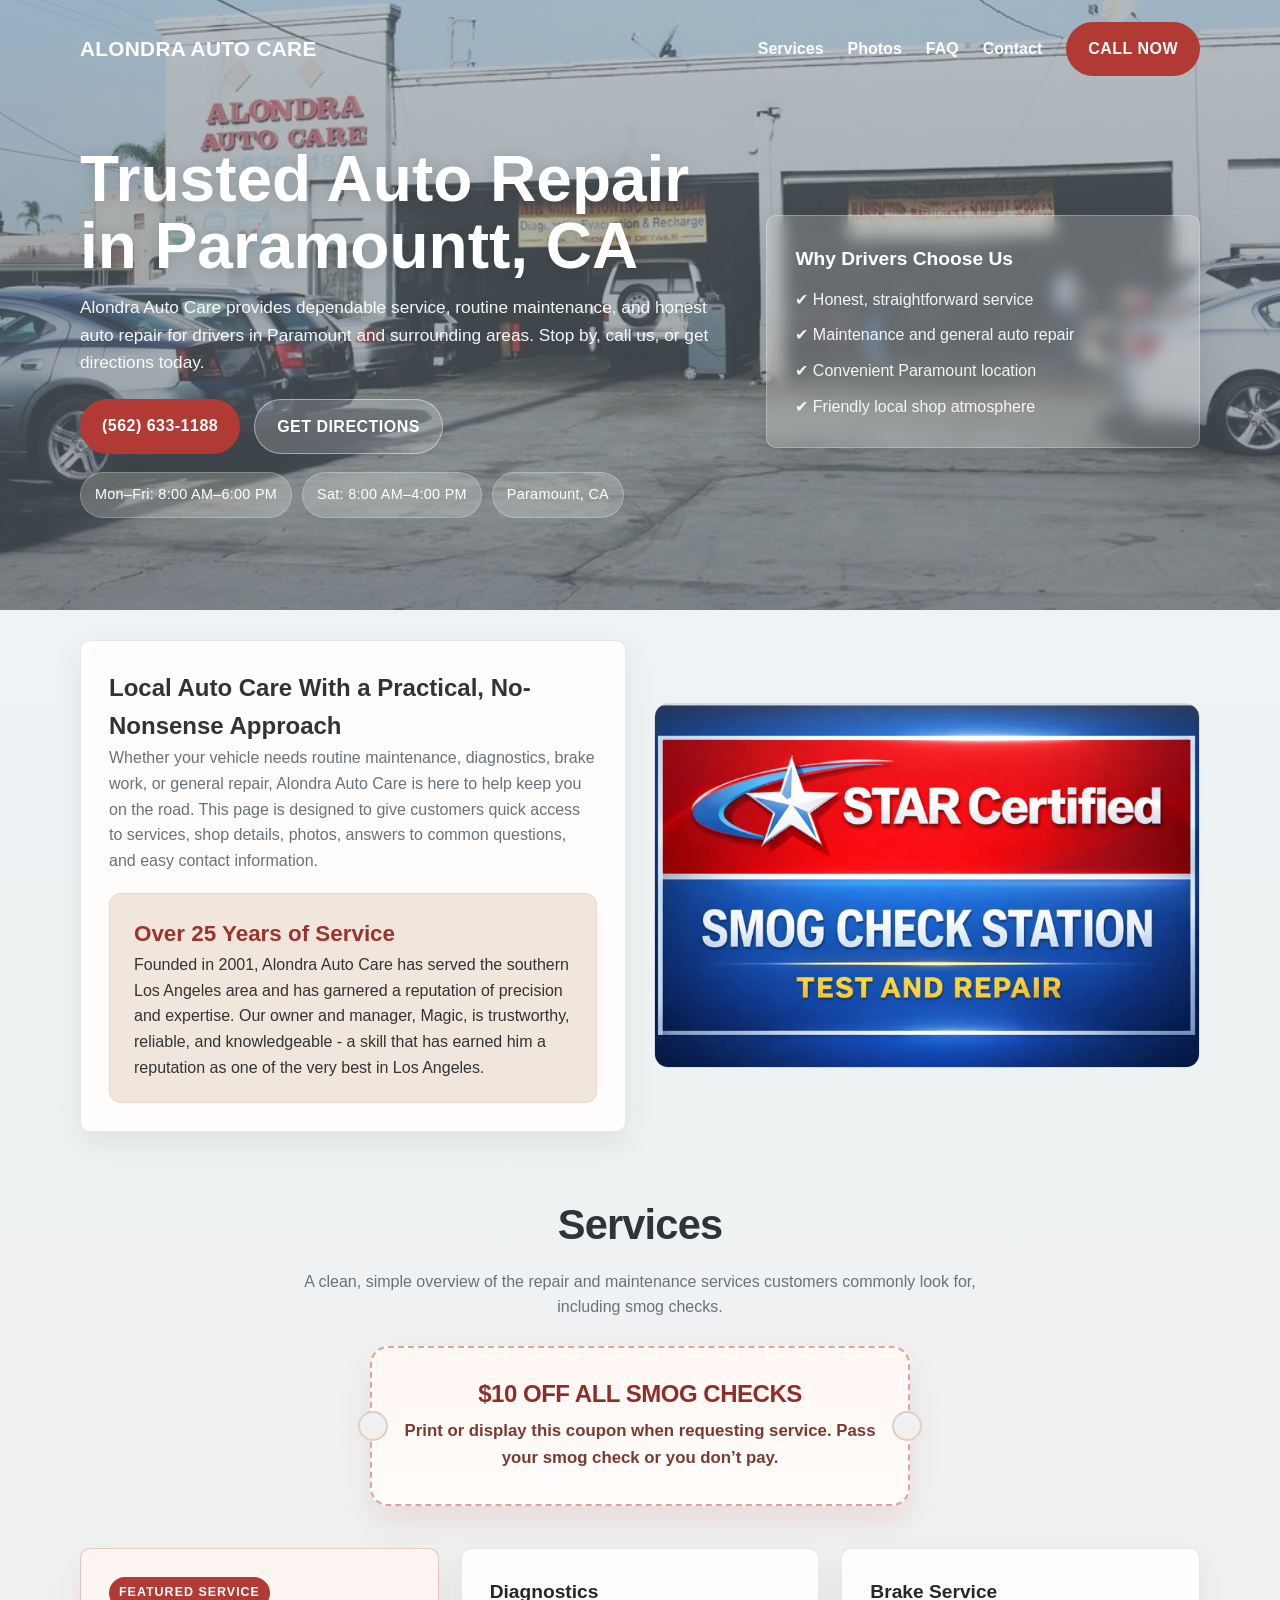
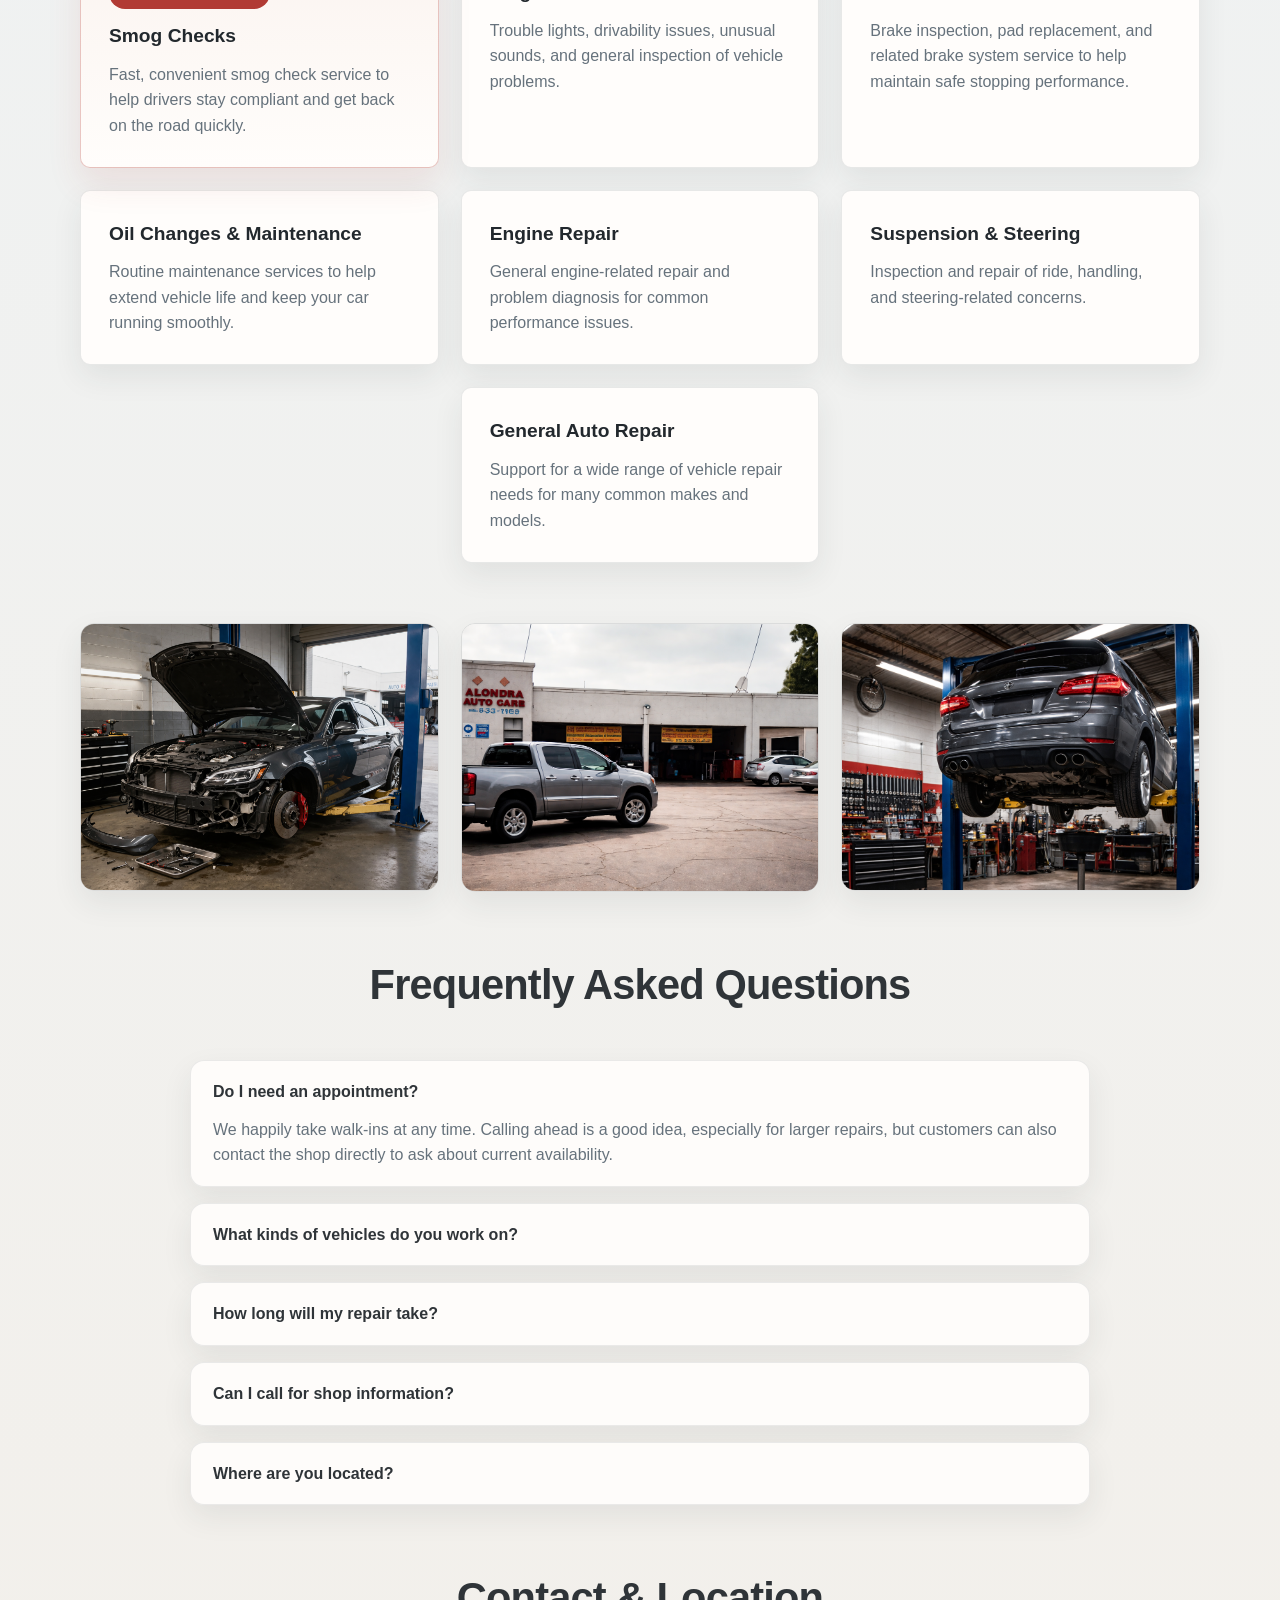
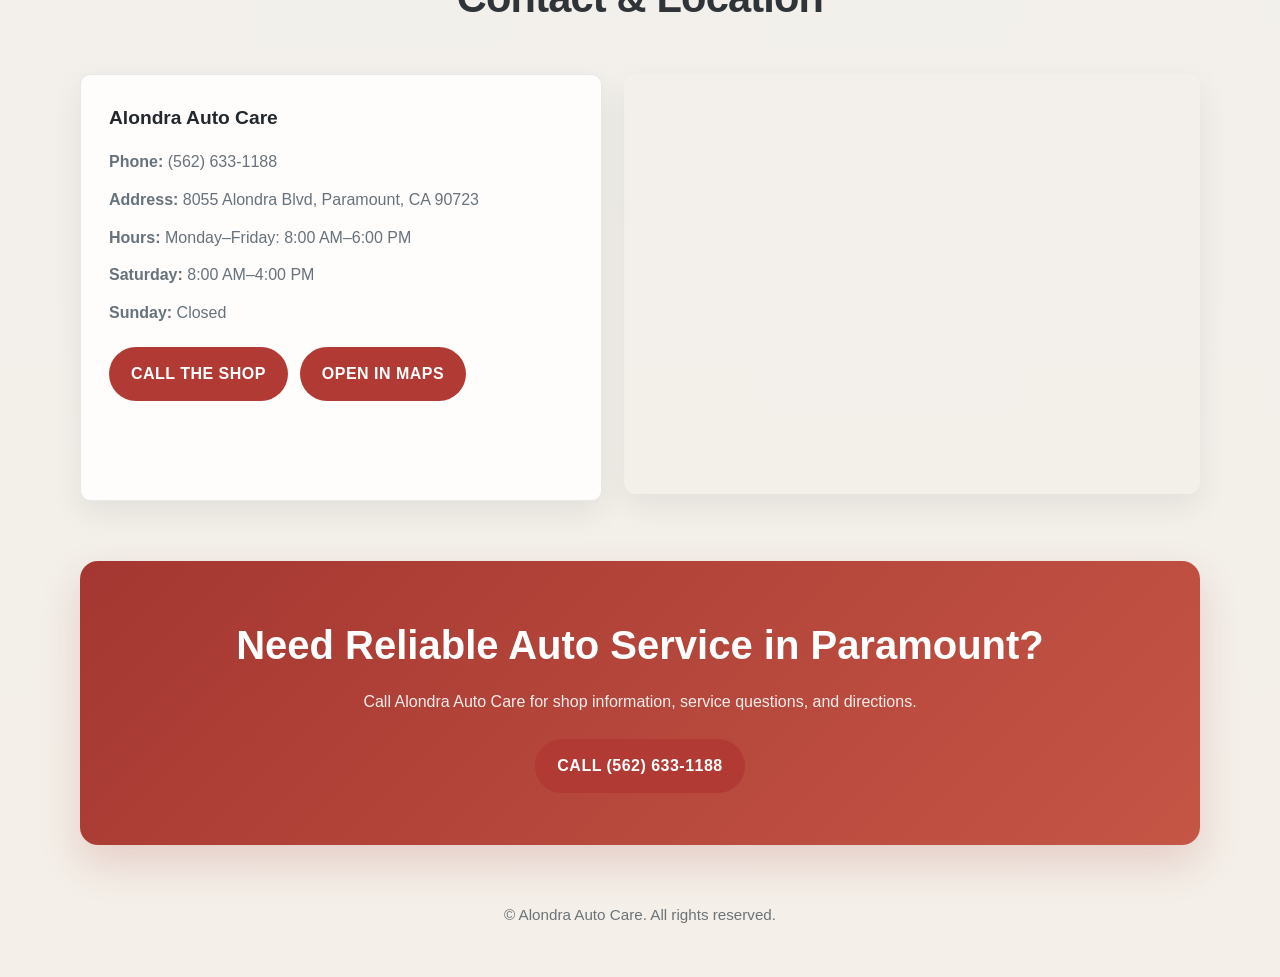
==== index.html @ 450d7d30 "minor change" ====
<!DOCTYPE html>
<html lang="en">
<head>
  <meta charset="UTF-8" />
  <meta name="viewport" content="width=device-width, initial-scale=1.0" />
  <title>Alondra Auto Care | Paramount Auto Repair</title>
  <meta
    name="description"
    content="Alondra Auto Care in Paramount, CA offers auto repair, diagnostics, brakes, oil changes, and general maintenance. Call or visit for reliable service."
  />
  <meta name="robots" content="index, follow" />
  <style>
    :root {
      --bg: #dfe8ee;
      --bg-soft: #eef3f6;
      --card: #fffdfb;
      --text: #2f3438;
      --muted: #66727c;
      --accent: #b13a34;
      --accent-dark: #8f2e29;
      --light: #f7f3ee;
      --border: #d6d9dc;
      --max: 1120px;
      --shadow: 0 12px 30px rgba(39, 47, 54, 0.08);
      --radius: 10px;
    }

    * {
      box-sizing: border-box;
      margin: 0;
      padding: 0;
    }

    html {
      scroll-behavior: smooth;
    }

    body {
      font-family: Arial, Helvetica, sans-serif;
      color: var(--text);
      background: linear-gradient(180deg, #edf3f7 0%, #f4efe8 100%);
      line-height: 1.6;
    }

    a {
      color: inherit;
      text-decoration: none;
    }

    img {
      max-width: 100%;
      display: block;
      border-radius: 14px;
    }

    .container {
      width: min(92%, var(--max));
      margin: 0 auto;
    }

    .btn {
      display: inline-block;
      background: var(--accent);
      color: white;
      padding: 14px 22px;
      border-radius: 999px;
      font-weight: 700;
      transition: 0.2s ease;
      letter-spacing: 0.03em;
      text-transform: uppercase;
    }

    .btn:hover {
      background: var(--accent-dark);
      transform: translateY(-1px);
      box-shadow: 0 10px 20px rgba(177, 58, 52, 0.18);
    }

    .btn-outline {
      background: rgba(255, 255, 255, 0.18);
      color: white;
      border: 1px solid rgba(255, 255, 255, 0.45);
    }

    .btn-outline:hover {
      background: rgba(255, 255, 255, 0.28);
    }

    header {
      background:
        linear-gradient(rgba(120, 138, 152, 0.48), rgba(83, 95, 104, 0.58)),
        url("background-photo.jpg") center/cover no-repeat;
      color: white;
    }

    nav {
      display: flex;
      justify-content: space-between;
      align-items: center;
      padding: 22px 0;
    }

    .logo {
      font-size: 1.3rem;
      font-weight: 800;
      letter-spacing: 0.3px;
      text-transform: uppercase;
    }

    .nav-links {
      display: flex;
      gap: 24px;
      align-items: center;
      flex-wrap: wrap;
    }

    .nav-links a {
      color: rgba(255, 255, 255, 0.96);
      font-weight: 600;
    }

    .hero {
      padding: 48px 0 92px;
      display: grid;
      grid-template-columns: 1.2fr 0.8fr;
      gap: 36px;
      align-items: center;
    }

    .hero h1 {
      font-size: clamp(2.2rem, 5vw, 4rem);
      line-height: 1.05;
      margin-bottom: 14px;
      text-shadow: 0 2px 16px rgba(0, 0, 0, 0.16);
    }

    .hero p {
      font-size: 1.08rem;
      color: rgba(255, 255, 255, 0.94);
      max-width: 700px;
      margin-bottom: 22px;
    }

    .hero-actions {
      display: flex;
      gap: 14px;
      flex-wrap: wrap;
      margin-bottom: 18px;
    }

    .hero-badges {
      display: flex;
      flex-wrap: wrap;
      gap: 10px;
    }

    .badge {
      background: rgba(250, 244, 236, 0.22);
      color: white;
      border: 1px solid rgba(255, 255, 255, 0.22);
      padding: 10px 14px;
      border-radius: 999px;
      font-size: 0.9rem;
      letter-spacing: 0.02em;
    }

    .hero-card {
      background: rgba(252, 248, 243, 0.2);
      backdrop-filter: blur(8px);
      border: 1px solid rgba(255, 255, 255, 0.26);
      border-radius: var(--radius);
      padding: 28px;
      box-shadow: 0 16px 38px rgba(34, 42, 48, 0.14);
    }

    .hero-card h3 {
      margin-bottom: 12px;
      font-size: 1.2rem;
    }

    .hero-card ul {
      list-style: none;
      display: grid;
      gap: 10px;
      color: rgba(255, 255, 255, 0.92);
    }

    section {
      padding: 30px 0;
    }

    .section-title {
      text-align: center;
      margin-bottom: 42px;
    }

    .section-title h2 {
      font-size: clamp(1.8rem, 4vw, 2.6rem);
      margin-bottom: 10px;
      letter-spacing: -0.02em;
    }

    .section-title p {
      color: var(--muted);
      max-width: 700px;
      margin: 0 auto;
    }

    .services-promo {
      margin: 26px auto 0;
      max-width: 540px;
      background: linear-gradient(180deg, #fff7f2 0%, #fffdfb 100%);
      border: 2px dashed rgba(177, 58, 52, 0.45);
      border-radius: 18px;
      padding: 32px 28px;
      text-align: center;
      color: #8f2e29;
      box-shadow: 0 16px 32px rgba(177, 58, 52, 0.12);
      font-weight: 700;
      position: relative;
    }

    .services-promo::before,
    .services-promo::after {
      content: "";
      position: absolute;
      top: 50%;
      width: 26px;
      height: 26px;
      background: linear-gradient(180deg, #edf3f7 0%, #f4efe8 100%);
      border: 2px solid rgba(177, 58, 52, 0.2);
      border-radius: 50%;
      transform: translateY(-50%);
    }

    .services-promo::before {
      left: -14px;
    }

    .services-promo::after {
      right: -14px;
    }

    .services-promo strong {
      display: block;
      font-size: 1.5rem;
      line-height: 1.2;
      letter-spacing: -0.02em;
      margin-bottom: 8px;
      text-transform: uppercase;
    }

    .services-promo span {
      display: block;
      font-size: 1.05rem;
      line-height: 1.65;
      color: #7a3a33;
      font-weight: 600;
    }

    .services-grid,
    .photos-grid,
    .contact-grid,
    .reviews-grid {
      display: grid;
      gap: 22px;
    }

    .services-grid {
      grid-template-columns: repeat(3, 1fr);
      justify-content: center;
    }

    .services-grid .card:last-child:nth-child(7) {
      grid-column: 2;
    }

    .card {
      background: var(--card);
      border-radius: var(--radius);
      padding: 28px;
      box-shadow: var(--shadow);
      border: 1px solid rgba(124, 132, 138, 0.18);
    }

    .card h3 {
      margin-bottom: 10px;
      font-size: 1.2rem;
      color: #22282d;
    }

    .card p {
      color: var(--muted);
    }

    .yelp-rating-card {
      text-align: center;
      display: flex;
      flex-direction: column;
      justify-content: center;
      align-items: center;
      height: 100%;
    }

    .yelp-rating-card p,
    .yelp-rating-card a {
      text-align: center;
      width: 100%;
    }

    .stars {
      font-size: 2rem;
      letter-spacing: 0.15em;
      color: #d32323;
      margin-bottom: 10px;
    }

    .google-stars {
      margin-top: 20px;
    }

    .service-highlight {
      border: 1px solid rgba(177, 58, 52, 0.28);
      background: linear-gradient(180deg, #fbf4f0 0%, #fffdfb 100%);
      position: relative;
      box-shadow: 0 16px 34px rgba(177, 58, 52, 0.1);
    }

    .service-badge {
      display: inline-block;
      margin-bottom: 12px;
      padding: 6px 10px;
      border-radius: 999px;
      background: #b13a34;
      color: #ffffff;
      font-size: 0.78rem;
      font-weight: 700;
      letter-spacing: 0.08em;
      text-transform: uppercase;
    }

    .about {
      display: grid;
      grid-template-columns: 1fr 1fr;
      gap: 28px;
      align-items: center;
    }

    .about .card {
      height: 100%;
    }

    .stats {
      display: grid;
      grid-template-columns: 1fr;
      gap: 16px;
      margin-top: 20px;
    }

    .stat {
      background: #f1e6db;
      border: 1px solid rgba(177, 58, 52, 0.08);
      border-radius: 12px;
      padding: 16px;
      text-align: center;
    }

    .stat strong {
      display: block;
      font-size: 1.4rem;
      color: #9a342e;
    }

    .stat-wide {
      text-align: left;
      padding: 22px 24px;
    }

    .photos-grid {
      grid-template-columns: repeat(3, 1fr);
    }

    .photos-grid img {
      aspect-ratio: 4 / 3;
      object-fit: cover;
      box-shadow: var(--shadow);
    }

    .about img,
    .photos-grid img {
      border: 1px solid rgba(104, 113, 120, 0.16);
    }

    .faq-list {
      max-width: 900px;
      margin: 0 auto;
      display: grid;
      gap: 16px;
    }

    details {
      background: rgba(255, 253, 251, 0.92);
      border-radius: 14px;
      padding: 18px 22px;
      box-shadow: var(--shadow);
      border: 1px solid rgba(124, 132, 138, 0.16);
    }

    summary {
      font-weight: 700;
      cursor: pointer;
      list-style: none;
    }

    summary::-webkit-details-marker {
      display: none;
    }

    details p {
      color: var(--muted);
      margin-top: 12px;
    }

    .contact-grid {
      grid-template-columns: 0.95fr 1.05fr;
      align-items: stretch;
    }

    .reviews-grid {
      grid-template-columns: 1fr 1fr;
      align-items: stretch;
    }

    .reviews-image img {
      width: 100%;
      height: 100%;
      min-height: 280px;
      object-fit: cover;
      box-shadow: var(--shadow);
      border: 1px solid rgba(104, 113, 120, 0.16);
    }

    .contact-card p,
    .contact-card li {
      color: var(--muted);
    }

    .contact-list {
      list-style: none;
      display: grid;
      gap: 12px;
      margin-top: 16px;
    }

    .map-wrap iframe {
      width: 100%;
      min-height: 420px;
      border: 0;
      border-radius: 12px;
      box-shadow: var(--shadow);
    }

    .cta {
      background: linear-gradient(135deg, #a43731, #c55545);
      color: white;
      text-align: center;
      border-radius: 18px;
      padding: 52px 28px;
      box-shadow: 0 18px 40px rgba(164, 55, 49, 0.18);
    }

    .cta h2 {
      font-size: clamp(1.8rem, 4vw, 2.5rem);
      margin-bottom: 12px;
    }

    .cta p {
      max-width: 720px;
      margin: 0 auto 24px;
      color: rgba(255, 255, 255, 0.9);
    }

    footer {
      padding: 28px 0 50px;
      text-align: center;
      color: #6c7378;
      font-size: 0.95rem;
    }

    @media (max-width: 900px) {
      .hero,
      .about,
      .contact-grid,
      .services-grid,
      .photos-grid,
      .reviews-grid {
        grid-template-columns: 1fr;
      }

      .services-grid {
        gap: 16px;
      }

      .services-grid .card,
      .services-grid .card:last-child:nth-child(7) {
        grid-column: auto;
      }

      .services-grid .card {
        min-height: 0;
        padding: 24px 20px;
      }

      .services-grid .card h3 {
        margin-bottom: 8px;
      }

      .services-grid .card p {
        line-height: 1.55;
      }

      .stats {
        grid-template-columns: 1fr;
      }

      nav {
        flex-direction: column;
        gap: 14px;
      }

      .nav-links {
        justify-content: center;
      }

      .hero {
        padding-top: 42px;
      }
    }
  </style>
</head>
<body>
  <header>
    <div class="container">
      <nav>
        <div class="logo">Alondra Auto Care</div>
        <div class="nav-links">
          <a href="#services">Services</a>
          <a href="#photos">Photos</a>
          <a href="#faq">FAQ</a>
          <a href="#contact">Contact</a>
          <a class="btn" href="tel:+15626331188">Call Now</a>
        </div>
      </nav>

      <div class="hero">
        <div>
          <h1>Trusted Auto Repair in Paramountt, CA</h1>
          <p>
            Alondra Auto Care provides dependable service, routine maintenance,
            and honest auto repair for drivers in Paramount and surrounding
            areas. Stop by, call us, or get directions today.
          </p>

          <div class="hero-actions">
            <a class="btn" href="tel:+15626331188">(562) 633-1188</a>
            <a
              class="btn btn-outline"
              href="https://www.google.com/maps/search/?api=1&query=8055+Alondra+Blvd,+Paramount,+CA+90723"
              target="_blank"
              rel="noopener"
            >
              Get Directions
            </a>
          </div>

          <div class="hero-badges">
            <div class="badge">Mon–Fri: 8:00 AM–6:00 PM</div>
            <div class="badge">Sat: 8:00 AM–4:00 PM</div>
            <div class="badge">Paramount, CA</div>
          </div>
        </div>

        <div class="hero-card">
          <h3>Why Drivers Choose Us</h3>
          <ul>
            <li>✔ Honest, straightforward service</li>
            <li>✔ Maintenance and general auto repair</li>
            <li>✔ Convenient Paramount location</li>
            <li>✔ Friendly local shop atmosphere</li>
          </ul>
        </div>
      </div>
    </div>
  </header>

  <main>
    <section>
      <div class="container">
        <div class="about">
          <div class="card">
            <h2>Local Auto Care With a Practical, No-Nonsense Approach</h2>
            <p>
              Whether your vehicle needs routine maintenance, diagnostics, brake
              work, or general repair, Alondra Auto Care is here to help keep
              you on the road. This page is designed to give customers quick
              access to services, shop details, photos, answers to common
              questions, and easy contact information.
            </p>

            <div class="stats">
              <div class="stat stat-wide">
                <strong>Over 25 Years of Service</strong>
                Founded in 2001, Alondra Auto Care has served the southern Los Angeles area and has garnered a reputation of precision and expertise.
                Our owner and manager, Magic, is trustworthy, reliable, and knowledgeable - a skill that has earned him a reputation as one of the very best in Los Angeles.
              </div>
            </div>
          </div>

          <img
            src="smog-cert.png"
            alt="Technician working on a vehicle"
          />
        </div>
      </div>
    </section>


    <section id="services">
      <div class="container">
        <div class="section-title">
          <h2>Services</h2>
          <p>
            A clean, simple overview of the repair and maintenance services customers commonly look for, including smog checks.
          </p>
          <div class="services-promo">
            <strong>$10 OFF ALL SMOG CHECKS</strong>
            <span>Print or display this coupon when requesting service. Pass your smog check or you don’t pay.</span>
          </div>
        </div>

        <div class="services-grid">
          <div class="card service-highlight">
            <span class="service-badge">Featured Service</span>
            <h3>Smog Checks</h3>
            <p>
              Fast, convenient smog check service to help drivers stay compliant and get back on the road quickly.
            </p>
          </div>
          <div class="card">
            <h3>Diagnostics</h3>
            <p>
              Trouble lights, drivability issues, unusual sounds, and general
              inspection of vehicle problems.
            </p>
          </div>

          <div class="card">
            <h3>Brake Service</h3>
            <p>
              Brake inspection, pad replacement, and related brake system
              service to help maintain safe stopping performance.
            </p>
          </div>

          <div class="card">
            <h3>Oil Changes & Maintenance</h3>
            <p>
              Routine maintenance services to help extend vehicle life and keep
              your car running smoothly.
            </p>
          </div>

          <div class="card">
            <h3>Engine Repair</h3>
            <p>
              General engine-related repair and problem diagnosis for common
              performance issues.
            </p>
          </div>

          <div class="card">
            <h3>Suspension & Steering</h3>
            <p>
              Inspection and repair of ride, handling, and steering-related
              concerns.
            </p>
          </div>

          <div class="card">
            <h3>General Auto Repair</h3>
            <p>
              Support for a wide range of vehicle repair needs for many common
              makes and models.
            </p>
          </div>
        </div>
      </div>
    </section>

    <section id="photos">
      <div class="container">

        <div class="photos-grid">
          <img
            src="photo-1.png"
            alt="Alondra Auto Care shop photo 1"
          />
          <img
            src="photo-2.png"
            alt="Alondra Auto Care shop photo 2"
          />
          <img
            src="photo-3.png"
            alt="Alondra Auto Care shop photo 3"
          />
        </div>
      </div>
    </section>

    <section id="faq">
      <div class="container">
        <div class="section-title">
          <h2>Frequently Asked Questions</h2>
        </div>

        <div class="faq-list">
          <details open>
            <summary>Do I need an appointment?</summary>
            <p>
              We happily take walk-ins at any time. Calling ahead is a good idea, especially for larger repairs, but
              customers can also contact the shop directly to ask about current
              availability.
            </p>
          </details>

          <details>
            <summary>What kinds of vehicles do you work on?</summary>
            <p>
              We are capable of doing repairs on almost every vehicle on the market.
              Call to confirm support for your specific make, model, and issue.
            </p>
          </details>

          <details>
            <summary>How long will my repair take?</summary>
            <p>
              Timing depends on the problem, needed parts, and workload. Small
              maintenance jobs may take a few hours, while larger repairs can take
              a few days to weeks.
            </p>
          </details>

          <details>
            <summary>Can I call for shop information?</summary>
            <p>
              Yes. For service questions, hours, location details, or general
              inquiries, call <a href="tel:+15626331188">(562) 633-1188</a>.
            </p>
          </details>

          <details>
            <summary>Where are you located?</summary>
            <p>
              8055 Alondra Blvd, Paramount, CA 90723.
            </p>
          </details>
        </div>
      </div>
    </section>

    <section id="contact">
      <div class="container">
        <div class="section-title">
          <h2>Contact & Location</h2>
        </div>

        <div class="contact-grid">
          <div class="card contact-card">
            <h3>Alondra Auto Care</h3>
            <ul class="contact-list">
              <li><strong>Phone:</strong> <a href="tel:+15626331188">(562) 633-1188</a></li>
              <li><strong>Address:</strong> 8055 Alondra Blvd, Paramount, CA 90723</li>
              <li><strong>Hours:</strong> Monday–Friday: 8:00 AM–6:00 PM</li>
              <li><strong>Saturday:</strong> 8:00 AM–4:00 PM</li>
              <li><strong>Sunday:</strong> Closed</li>
            </ul>

            <div style="margin-top: 22px; display: flex; gap: 12px; flex-wrap: wrap;">
              <a class="btn" href="tel:+15626331188">Call the Shop</a>
              <a
                class="btn"
                href="https://www.google.com/maps/search/?api=1&query=8055+Alondra+Blvd,+Paramount,+CA+90723"
                target="_blank"
                rel="noopener"
              >
                Open in Maps
              </a>
            </div>
          </div>

          <div class="map-wrap">
            <iframe
              title="Google Map of Alondra Auto Care"
              loading="lazy"
              allowfullscreen
              referrerpolicy="no-referrer-when-downgrade"
              src="https://www.google.com/maps?q=8055+Alondra+Blvd,+Paramount,+CA+90723&output=embed">
            </iframe>
          </div>
        </div>
      </div>
    </section>

    <section>
      <div class="container">
        <div class="cta">
          <h2>Need Reliable Auto Service in Paramount?</h2>
          <p>
            Call Alondra Auto Care for shop information, service questions, and
            directions.
          </p>
          <a class="btn" href="tel:+15626331188">Call (562) 633-1188</a>
        </div>
      </div>
    </section>
  </main>

  <footer>
    <div class="container">
      <p>© Alondra Auto Care. All rights reserved.</p>
    </div>
  </footer>
</body>
</html>
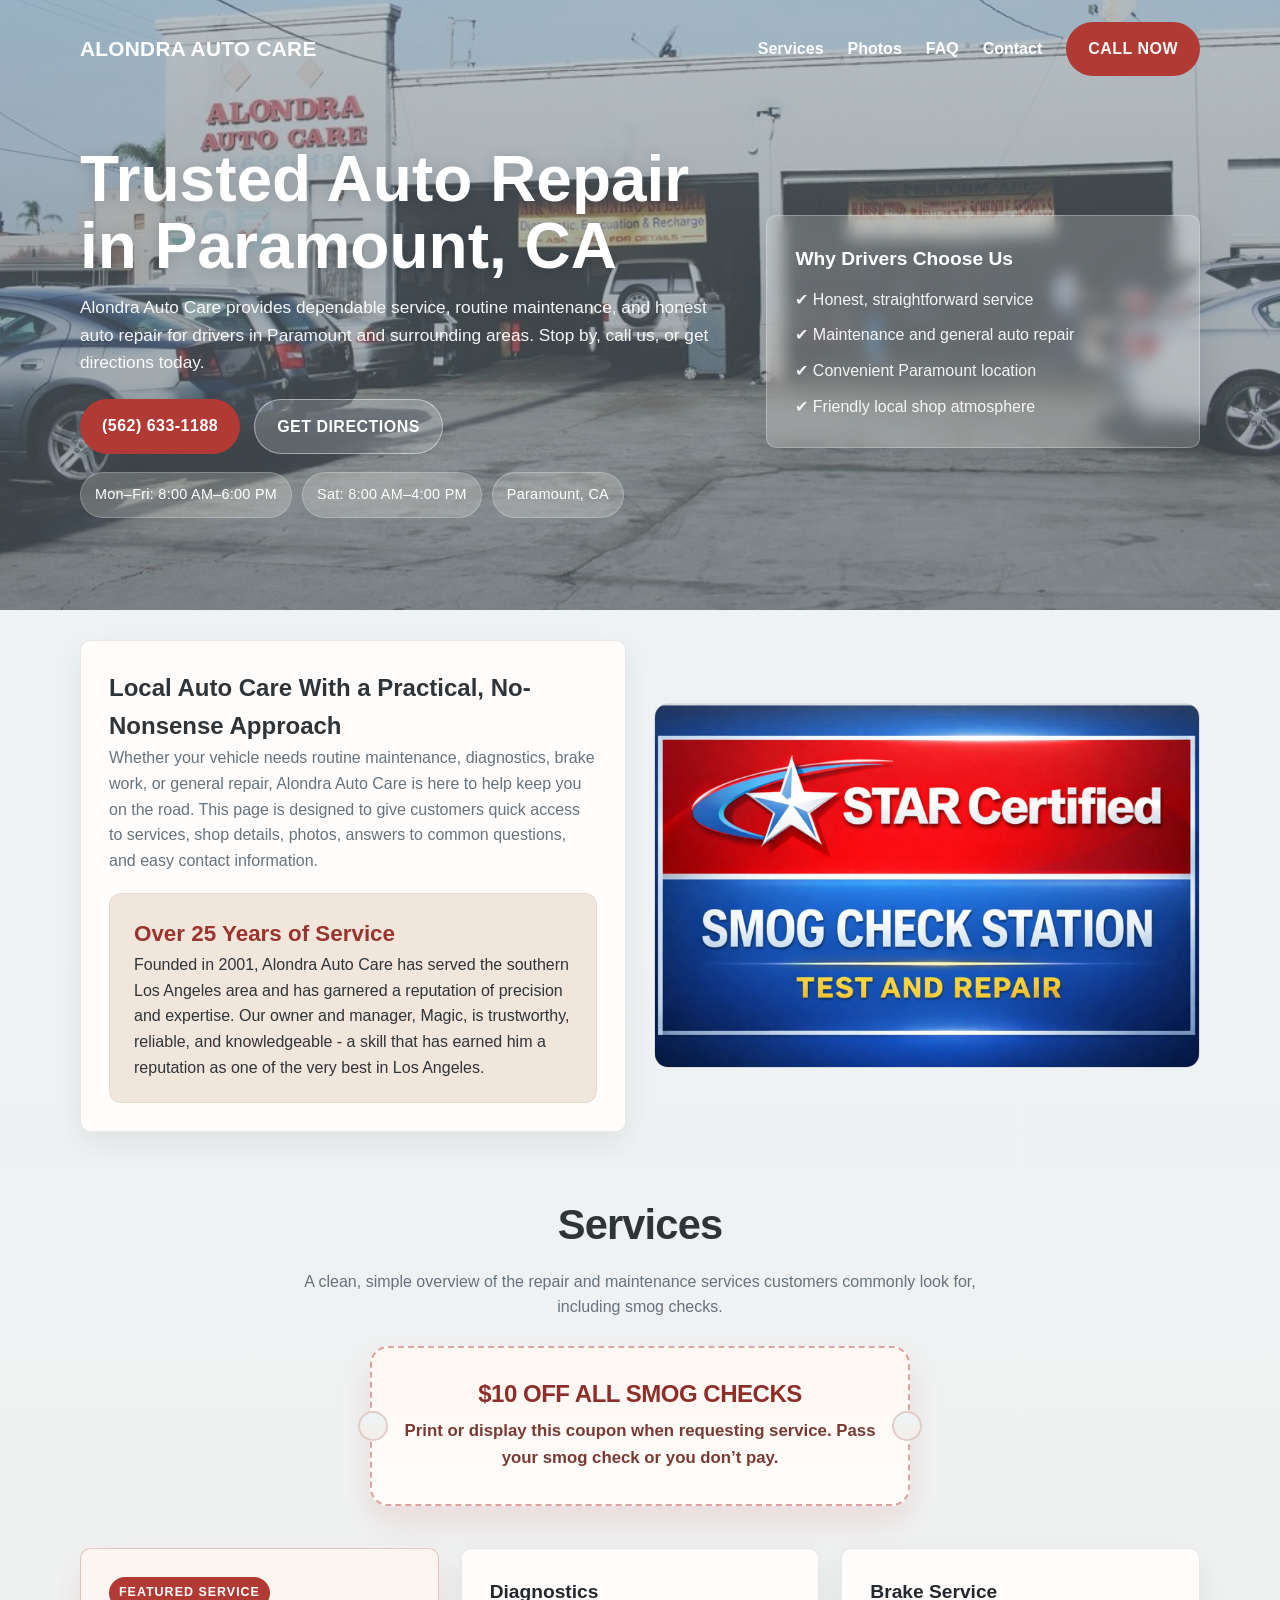
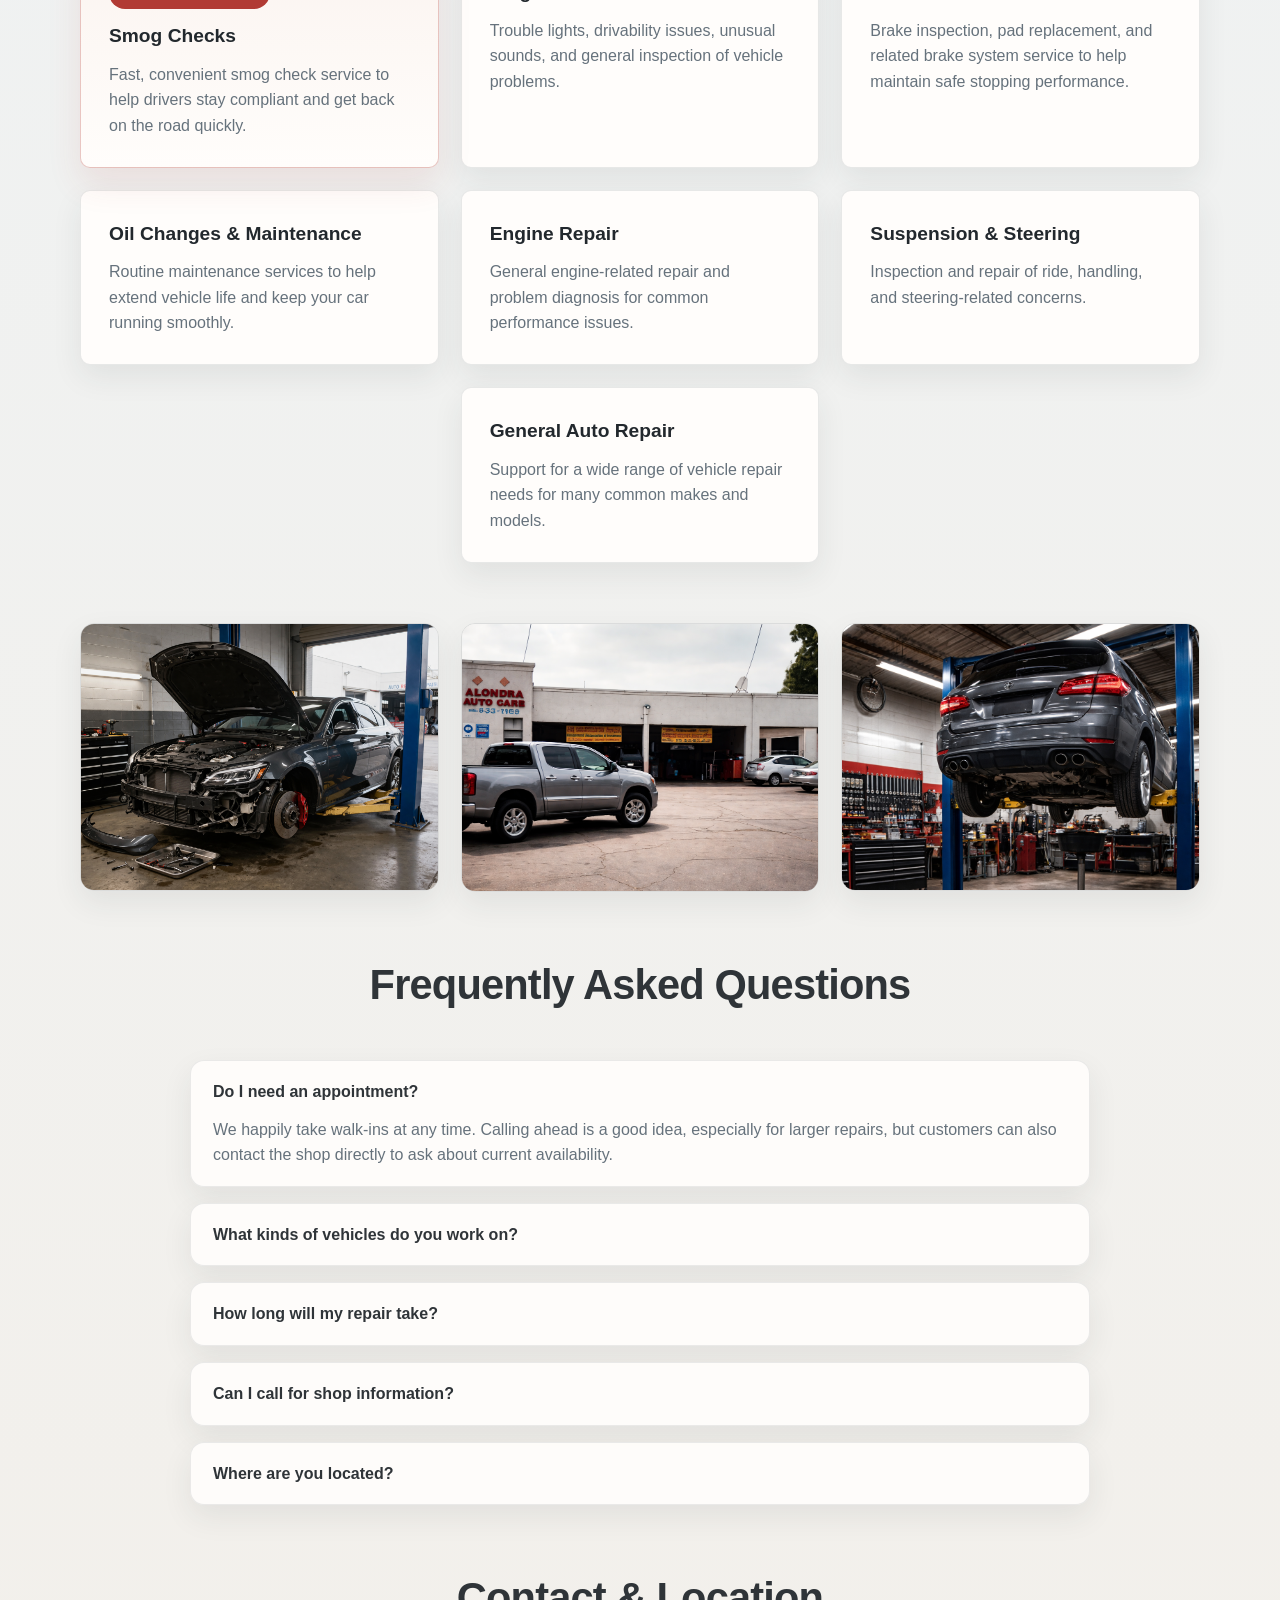
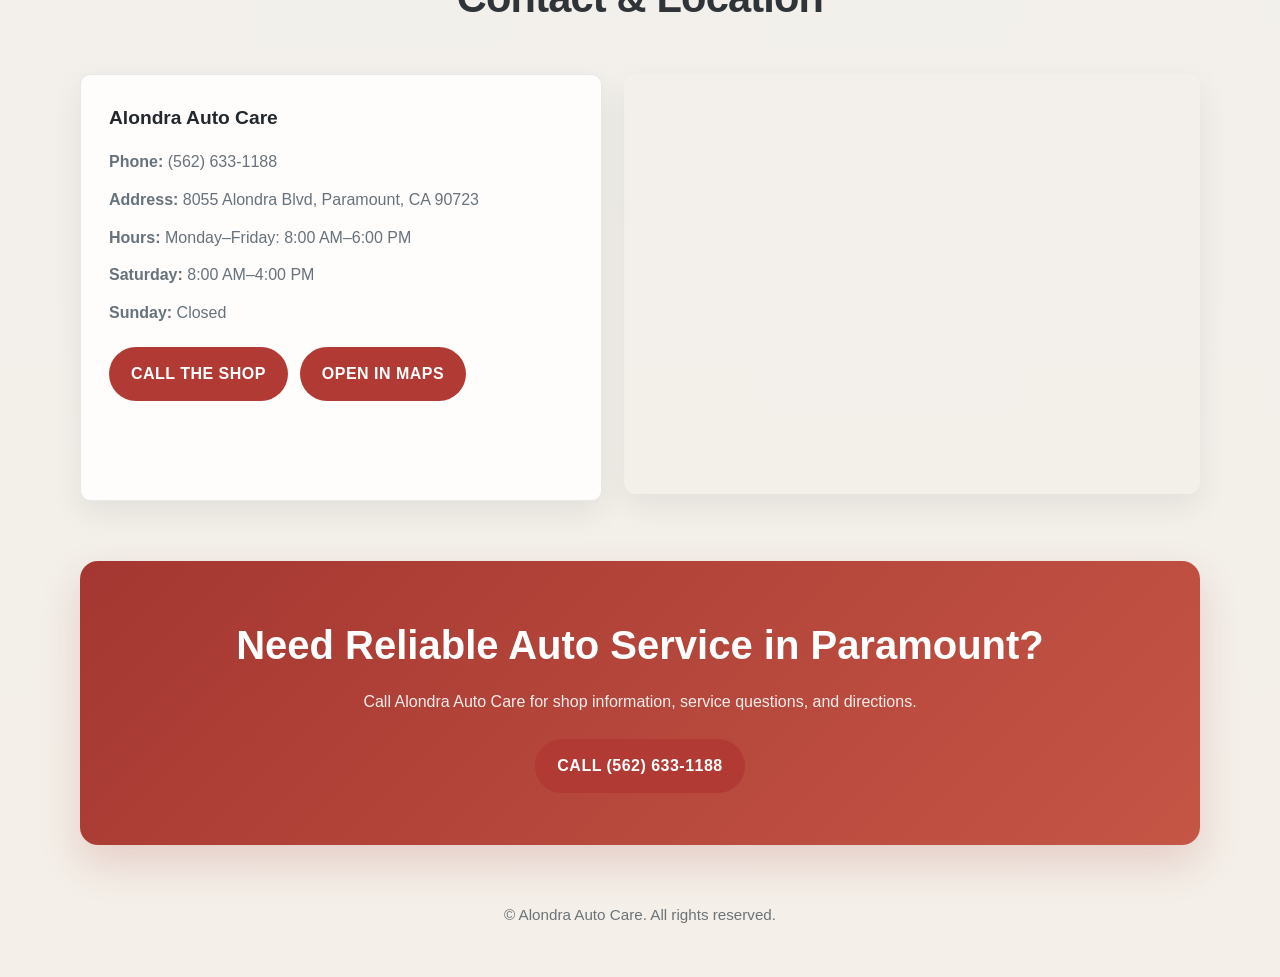
==== commit e31d661c: "minor change 2" ====
--- a/index.html
+++ b/index.html
@@ -554,7 +554,7 @@
 
       <div class="hero">
         <div>
-          <h1>Trusted Auto Repair in Paramountt, CA</h1>
+          <h1>Trusted Auto Repair in Paramount, CA</h1>
           <p>
             Alondra Auto Care provides dependable service, routine maintenance,
             and honest auto repair for drivers in Paramount and surrounding
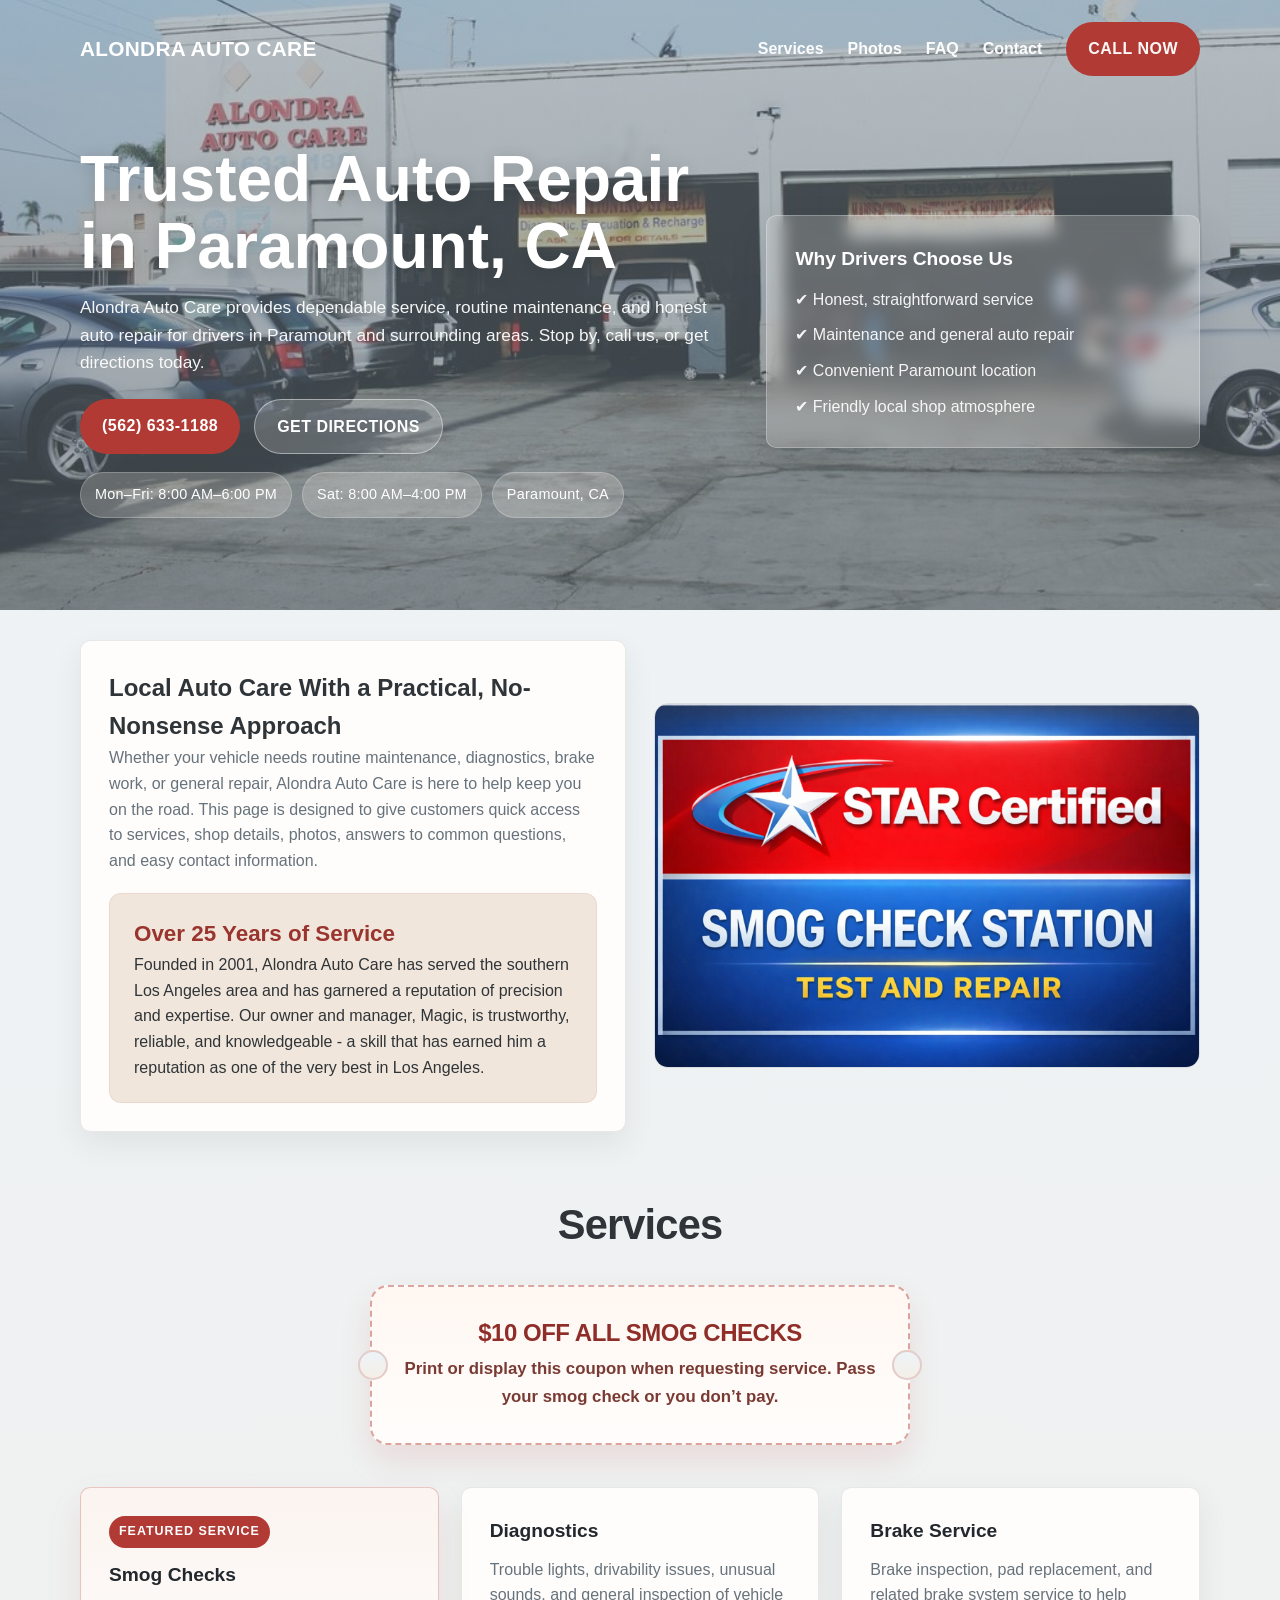
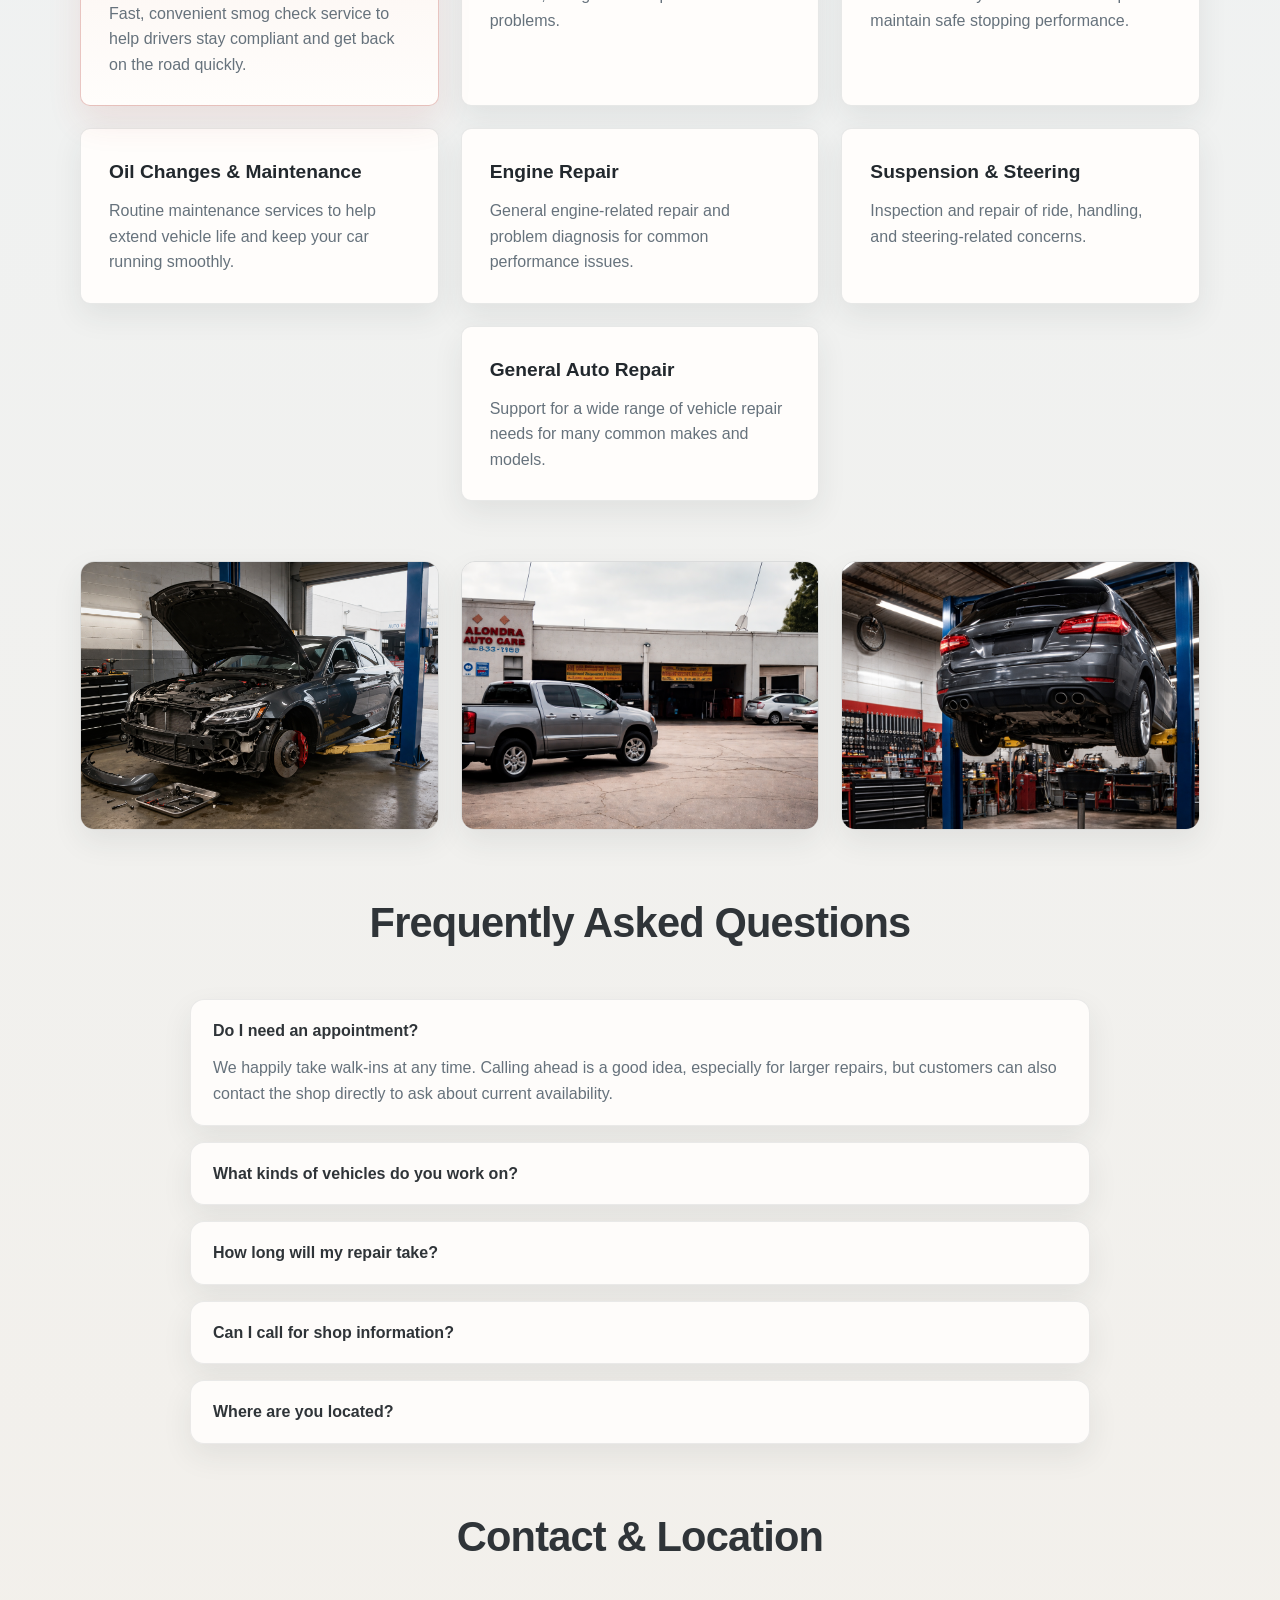
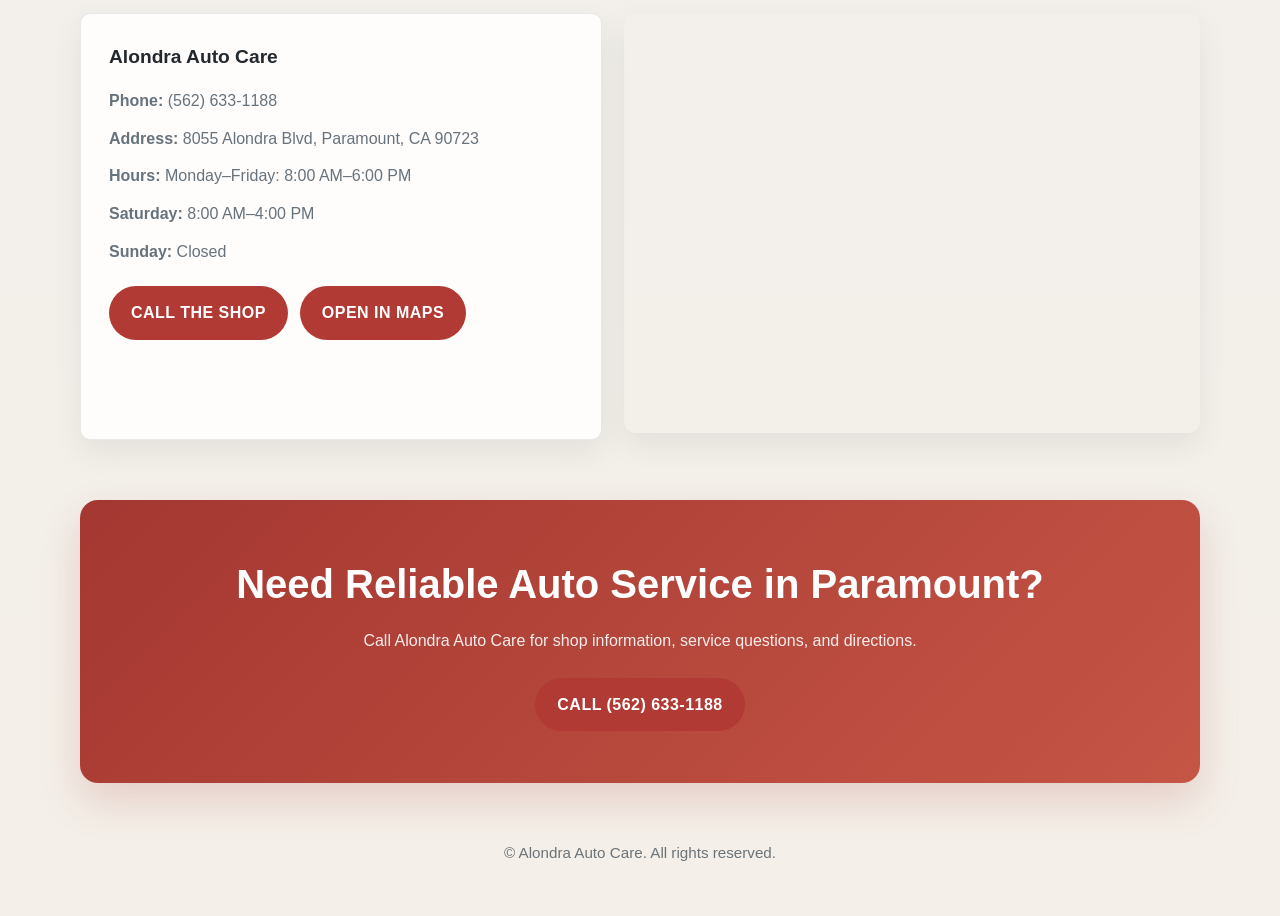
==== commit 84c96566: "removed simple repair" ====
--- a/index.html
+++ b/index.html
@@ -629,9 +629,6 @@
       <div class="container">
         <div class="section-title">
           <h2>Services</h2>
-          <p>
-            A clean, simple overview of the repair and maintenance services customers commonly look for, including smog checks.
-          </p>
           <div class="services-promo">
             <strong>$10 OFF ALL SMOG CHECKS</strong>
             <span>Print or display this coupon when requesting service. Pass your smog check or you don’t pay.</span>
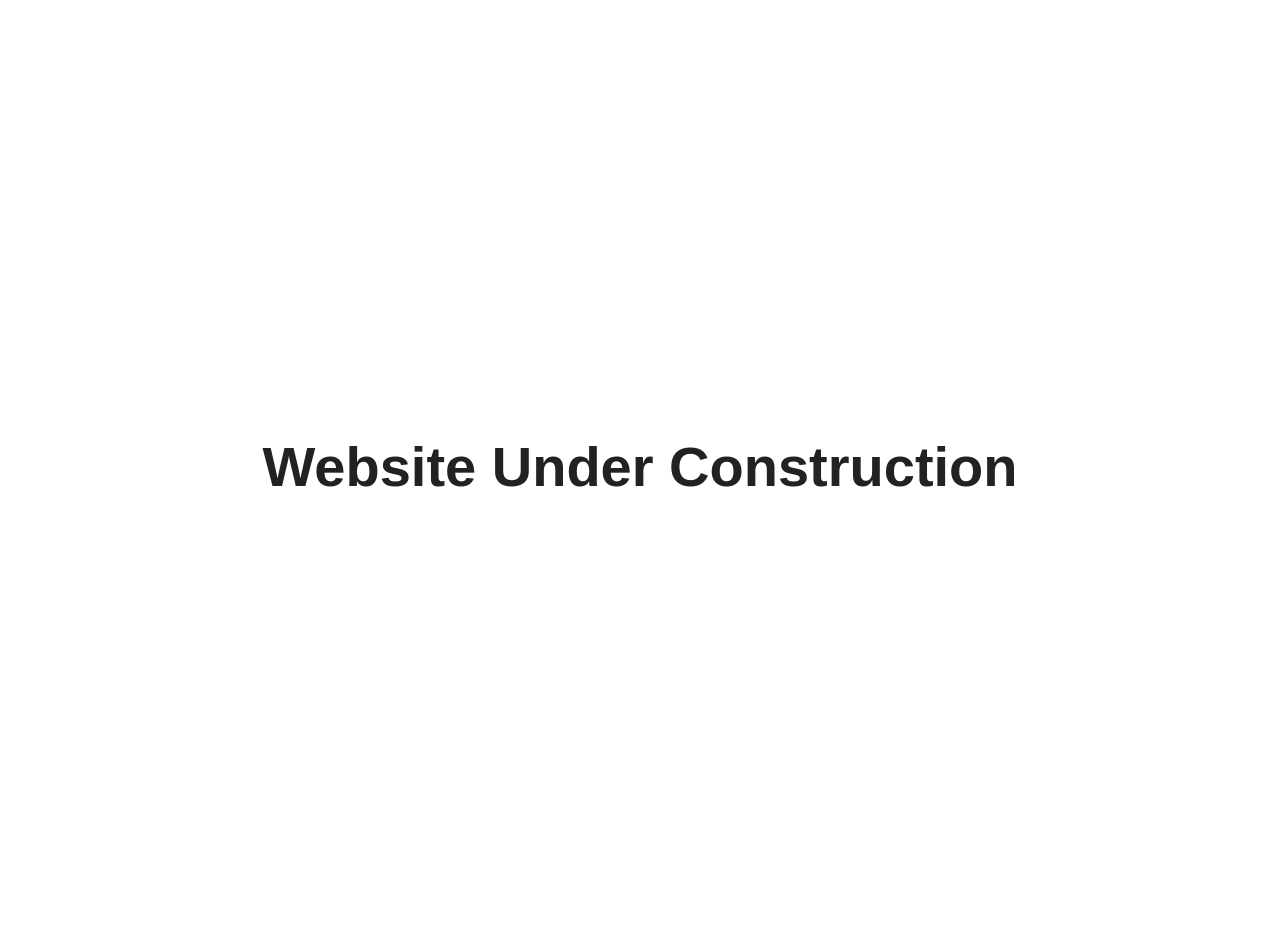
==== commit ae2a83e1: "Replace site with under construction page Co-Authored-By: Claude Opus 5.5 <noreply@anthropic.com>" ====
--- a/index.html
+++ b/index.html
@@ -3,829 +3,30 @@
 <head>
   <meta charset="UTF-8" />
   <meta name="viewport" content="width=device-width, initial-scale=1.0" />
-  <title>Alondra Auto Care | Paramount Auto Repair</title>
-  <meta
-    name="description"
-    content="Alondra Auto Care in Paramount, CA offers auto repair, diagnostics, brakes, oil changes, and general maintenance. Call or visit for reliable service."
-  />
-  <meta name="robots" content="index, follow" />
+  <title>Website Under Construction</title>
   <style>
-    :root {
-      --bg: #dfe8ee;
-      --bg-soft: #eef3f6;
-      --card: #fffdfb;
-      --text: #2f3438;
-      --muted: #66727c;
-      --accent: #b13a34;
-      --accent-dark: #8f2e29;
-      --light: #f7f3ee;
-      --border: #d6d9dc;
-      --max: 1120px;
-      --shadow: 0 12px 30px rgba(39, 47, 54, 0.08);
-      --radius: 10px;
+    body {
+      margin: 0;
+      min-height: 100vh;
+      display: flex;
+      align-items: center;
+      justify-content: center;
+      font-family: Arial, Helvetica, sans-serif;
+      background: #ffffff;
+      color: #222222;
+      text-align: center;
+      padding: 16px;
     }
 
-    * {
-      box-sizing: border-box;
+    h1 {
+      font-size: clamp(2rem, 6vw, 3.5rem);
       margin: 0;
-      padding: 0;
-    }
-
-    html {
-      scroll-behavior: smooth;
-    }
-
-    body {
-      font-family: Arial, Helvetica, sans-serif;
-      color: var(--text);
-      background: linear-gradient(180deg, #edf3f7 0%, #f4efe8 100%);
-      line-height: 1.6;
-    }
-
-    a {
-      color: inherit;
-      text-decoration: none;
-    }
-
-    img {
-      max-width: 100%;
-      display: block;
-      border-radius: 14px;
-    }
-
-    .container {
-      width: min(92%, var(--max));
-      margin: 0 auto;
-    }
-
-    .btn {
-      display: inline-block;
-      background: var(--accent);
-      color: white;
-      padding: 14px 22px;
-      border-radius: 999px;
-      font-weight: 700;
-      transition: 0.2s ease;
-      letter-spacing: 0.03em;
-      text-transform: uppercase;
-    }
-
-    .btn:hover {
-      background: var(--accent-dark);
-      transform: translateY(-1px);
-      box-shadow: 0 10px 20px rgba(177, 58, 52, 0.18);
-    }
-
-    .btn-outline {
-      background: rgba(255, 255, 255, 0.18);
-      color: white;
-      border: 1px solid rgba(255, 255, 255, 0.45);
-    }
-
-    .btn-outline:hover {
-      background: rgba(255, 255, 255, 0.28);
-    }
-
-    header {
-      background:
-        linear-gradient(rgba(120, 138, 152, 0.48), rgba(83, 95, 104, 0.58)),
-        url("background-photo.jpg") center/cover no-repeat;
-      color: white;
-    }
-
-    nav {
-      display: flex;
-      justify-content: space-between;
-      align-items: center;
-      padding: 22px 0;
-    }
-
-    .logo {
-      font-size: 1.3rem;
-      font-weight: 800;
-      letter-spacing: 0.3px;
-      text-transform: uppercase;
-    }
-
-    .nav-links {
-      display: flex;
-      gap: 24px;
-      align-items: center;
-      flex-wrap: wrap;
-    }
-
-    .nav-links a {
-      color: rgba(255, 255, 255, 0.96);
-      font-weight: 600;
-    }
-
-    .hero {
-      padding: 48px 0 92px;
-      display: grid;
-      grid-template-columns: 1.2fr 0.8fr;
-      gap: 36px;
-      align-items: center;
-    }
-
-    .hero h1 {
-      font-size: clamp(2.2rem, 5vw, 4rem);
-      line-height: 1.05;
-      margin-bottom: 14px;
-      text-shadow: 0 2px 16px rgba(0, 0, 0, 0.16);
-    }
-
-    .hero p {
-      font-size: 1.08rem;
-      color: rgba(255, 255, 255, 0.94);
-      max-width: 700px;
-      margin-bottom: 22px;
-    }
-
-    .hero-actions {
-      display: flex;
-      gap: 14px;
-      flex-wrap: wrap;
-      margin-bottom: 18px;
-    }
-
-    .hero-badges {
-      display: flex;
-      flex-wrap: wrap;
-      gap: 10px;
-    }
-
-    .badge {
-      background: rgba(250, 244, 236, 0.22);
-      color: white;
-      border: 1px solid rgba(255, 255, 255, 0.22);
-      padding: 10px 14px;
-      border-radius: 999px;
-      font-size: 0.9rem;
-      letter-spacing: 0.02em;
-    }
-
-    .hero-card {
-      background: rgba(252, 248, 243, 0.2);
-      backdrop-filter: blur(8px);
-      border: 1px solid rgba(255, 255, 255, 0.26);
-      border-radius: var(--radius);
-      padding: 28px;
-      box-shadow: 0 16px 38px rgba(34, 42, 48, 0.14);
-    }
-
-    .hero-card h3 {
-      margin-bottom: 12px;
-      font-size: 1.2rem;
-    }
-
-    .hero-card ul {
-      list-style: none;
-      display: grid;
-      gap: 10px;
-      color: rgba(255, 255, 255, 0.92);
-    }
-
-    section {
-      padding: 30px 0;
-    }
-
-    .section-title {
-      text-align: center;
-      margin-bottom: 42px;
-    }
-
-    .section-title h2 {
-      font-size: clamp(1.8rem, 4vw, 2.6rem);
-      margin-bottom: 10px;
-      letter-spacing: -0.02em;
-    }
-
-    .section-title p {
-      color: var(--muted);
-      max-width: 700px;
-      margin: 0 auto;
-    }
-
-    .services-promo {
-      margin: 26px auto 0;
-      max-width: 540px;
-      background: linear-gradient(180deg, #fff7f2 0%, #fffdfb 100%);
-      border: 2px dashed rgba(177, 58, 52, 0.45);
-      border-radius: 18px;
-      padding: 32px 28px;
-      text-align: center;
-      color: #8f2e29;
-      box-shadow: 0 16px 32px rgba(177, 58, 52, 0.12);
-      font-weight: 700;
-      position: relative;
-    }
-
-    .services-promo::before,
-    .services-promo::after {
-      content: "";
-      position: absolute;
-      top: 50%;
-      width: 26px;
-      height: 26px;
-      background: linear-gradient(180deg, #edf3f7 0%, #f4efe8 100%);
-      border: 2px solid rgba(177, 58, 52, 0.2);
-      border-radius: 50%;
-      transform: translateY(-50%);
-    }
-
-    .services-promo::before {
-      left: -14px;
-    }
-
-    .services-promo::after {
-      right: -14px;
-    }
-
-    .services-promo strong {
-      display: block;
-      font-size: 1.5rem;
-      line-height: 1.2;
-      letter-spacing: -0.02em;
-      margin-bottom: 8px;
-      text-transform: uppercase;
-    }
-
-    .services-promo span {
-      display: block;
-      font-size: 1.05rem;
-      line-height: 1.65;
-      color: #7a3a33;
-      font-weight: 600;
-    }
-
-    .services-grid,
-    .photos-grid,
-    .contact-grid,
-    .reviews-grid {
-      display: grid;
-      gap: 22px;
-    }
-
-    .services-grid {
-      grid-template-columns: repeat(3, 1fr);
-      justify-content: center;
-    }
-
-    .services-grid .card:last-child:nth-child(7) {
-      grid-column: 2;
-    }
-
-    .card {
-      background: var(--card);
-      border-radius: var(--radius);
-      padding: 28px;
-      box-shadow: var(--shadow);
-      border: 1px solid rgba(124, 132, 138, 0.18);
-    }
-
-    .card h3 {
-      margin-bottom: 10px;
-      font-size: 1.2rem;
-      color: #22282d;
-    }
-
-    .card p {
-      color: var(--muted);
-    }
-
-    .yelp-rating-card {
-      text-align: center;
-      display: flex;
-      flex-direction: column;
-      justify-content: center;
-      align-items: center;
-      height: 100%;
-    }
-
-    .yelp-rating-card p,
-    .yelp-rating-card a {
-      text-align: center;
-      width: 100%;
-    }
-
-    .stars {
-      font-size: 2rem;
-      letter-spacing: 0.15em;
-      color: #d32323;
-      margin-bottom: 10px;
-    }
-
-    .google-stars {
-      margin-top: 20px;
-    }
-
-    .service-highlight {
-      border: 1px solid rgba(177, 58, 52, 0.28);
-      background: linear-gradient(180deg, #fbf4f0 0%, #fffdfb 100%);
-      position: relative;
-      box-shadow: 0 16px 34px rgba(177, 58, 52, 0.1);
-    }
-
-    .service-badge {
-      display: inline-block;
-      margin-bottom: 12px;
-      padding: 6px 10px;
-      border-radius: 999px;
-      background: #b13a34;
-      color: #ffffff;
-      font-size: 0.78rem;
-      font-weight: 700;
-      letter-spacing: 0.08em;
-      text-transform: uppercase;
-    }
-
-    .about {
-      display: grid;
-      grid-template-columns: 1fr 1fr;
-      gap: 28px;
-      align-items: center;
-    }
-
-    .about .card {
-      height: 100%;
-    }
-
-    .stats {
-      display: grid;
-      grid-template-columns: 1fr;
-      gap: 16px;
-      margin-top: 20px;
-    }
-
-    .stat {
-      background: #f1e6db;
-      border: 1px solid rgba(177, 58, 52, 0.08);
-      border-radius: 12px;
-      padding: 16px;
-      text-align: center;
-    }
-
-    .stat strong {
-      display: block;
-      font-size: 1.4rem;
-      color: #9a342e;
-    }
-
-    .stat-wide {
-      text-align: left;
-      padding: 22px 24px;
-    }
-
-    .photos-grid {
-      grid-template-columns: repeat(3, 1fr);
-    }
-
-    .photos-grid img {
-      aspect-ratio: 4 / 3;
-      object-fit: cover;
-      box-shadow: var(--shadow);
-    }
-
-    .about img,
-    .photos-grid img {
-      border: 1px solid rgba(104, 113, 120, 0.16);
-    }
-
-    .faq-list {
-      max-width: 900px;
-      margin: 0 auto;
-      display: grid;
-      gap: 16px;
-    }
-
-    details {
-      background: rgba(255, 253, 251, 0.92);
-      border-radius: 14px;
-      padding: 18px 22px;
-      box-shadow: var(--shadow);
-      border: 1px solid rgba(124, 132, 138, 0.16);
-    }
-
-    summary {
-      font-weight: 700;
-      cursor: pointer;
-      list-style: none;
-    }
-
-    summary::-webkit-details-marker {
-      display: none;
-    }
-
-    details p {
-      color: var(--muted);
-      margin-top: 12px;
-    }
-
-    .contact-grid {
-      grid-template-columns: 0.95fr 1.05fr;
-      align-items: stretch;
-    }
-
-    .reviews-grid {
-      grid-template-columns: 1fr 1fr;
-      align-items: stretch;
-    }
-
-    .reviews-image img {
-      width: 100%;
-      height: 100%;
-      min-height: 280px;
-      object-fit: cover;
-      box-shadow: var(--shadow);
-      border: 1px solid rgba(104, 113, 120, 0.16);
-    }
-
-    .contact-card p,
-    .contact-card li {
-      color: var(--muted);
-    }
-
-    .contact-list {
-      list-style: none;
-      display: grid;
-      gap: 12px;
-      margin-top: 16px;
-    }
-
-    .map-wrap iframe {
-      width: 100%;
-      min-height: 420px;
-      border: 0;
-      border-radius: 12px;
-      box-shadow: var(--shadow);
-    }
-
-    .cta {
-      background: linear-gradient(135deg, #a43731, #c55545);
-      color: white;
-      text-align: center;
-      border-radius: 18px;
-      padding: 52px 28px;
-      box-shadow: 0 18px 40px rgba(164, 55, 49, 0.18);
-    }
-
-    .cta h2 {
-      font-size: clamp(1.8rem, 4vw, 2.5rem);
-      margin-bottom: 12px;
-    }
-
-    .cta p {
-      max-width: 720px;
-      margin: 0 auto 24px;
-      color: rgba(255, 255, 255, 0.9);
-    }
-
-    footer {
-      padding: 28px 0 50px;
-      text-align: center;
-      color: #6c7378;
-      font-size: 0.95rem;
-    }
-
-    @media (max-width: 900px) {
-      .hero,
-      .about,
-      .contact-grid,
-      .services-grid,
-      .photos-grid,
-      .reviews-grid {
-        grid-template-columns: 1fr;
-      }
-
-      .services-grid {
-        gap: 16px;
-      }
-
-      .services-grid .card,
-      .services-grid .card:last-child:nth-child(7) {
-        grid-column: auto;
-      }
-
-      .services-grid .card {
-        min-height: 0;
-        padding: 24px 20px;
-      }
-
-      .services-grid .card h3 {
-        margin-bottom: 8px;
-      }
-
-      .services-grid .card p {
-        line-height: 1.55;
-      }
-
-      .stats {
-        grid-template-columns: 1fr;
-      }
-
-      nav {
-        flex-direction: column;
-        gap: 14px;
-      }
-
-      .nav-links {
-        justify-content: center;
-      }
-
-      .hero {
-        padding-top: 42px;
-      }
     }
   </style>
 </head>
 <body>
-  <header>
-    <div class="container">
-      <nav>
-        <div class="logo">Alondra Auto Care</div>
-        <div class="nav-links">
-          <a href="#services">Services</a>
-          <a href="#photos">Photos</a>
-          <a href="#faq">FAQ</a>
-          <a href="#contact">Contact</a>
-          <a class="btn" href="tel:+15626331188">Call Now</a>
-        </div>
-      </nav>
-
-      <div class="hero">
-        <div>
-          <h1>Trusted Auto Repair in Paramount, CA</h1>
-          <p>
-            Alondra Auto Care provides dependable service, routine maintenance,
-            and honest auto repair for drivers in Paramount and surrounding
-            areas. Stop by, call us, or get directions today.
-          </p>
-
-          <div class="hero-actions">
-            <a class="btn" href="tel:+15626331188">(562) 633-1188</a>
-            <a
-              class="btn btn-outline"
-              href="https://www.google.com/maps/search/?api=1&query=8055+Alondra+Blvd,+Paramount,+CA+90723"
-              target="_blank"
-              rel="noopener"
-            >
-              Get Directions
-            </a>
-          </div>
-
-          <div class="hero-badges">
-            <div class="badge">Mon–Fri: 8:00 AM–6:00 PM</div>
-            <div class="badge">Sat: 8:00 AM–4:00 PM</div>
-            <div class="badge">Paramount, CA</div>
-          </div>
-        </div>
-
-        <div class="hero-card">
-          <h3>Why Drivers Choose Us</h3>
-          <ul>
-            <li>✔ Honest, straightforward service</li>
-            <li>✔ Maintenance and general auto repair</li>
-            <li>✔ Convenient Paramount location</li>
-            <li>✔ Friendly local shop atmosphere</li>
-          </ul>
-        </div>
-      </div>
-    </div>
-  </header>
-
   <main>
-    <section>
-      <div class="container">
-        <div class="about">
-          <div class="card">
-            <h2>Local Auto Care With a Practical, No-Nonsense Approach</h2>
-            <p>
-              Whether your vehicle needs routine maintenance, diagnostics, brake
-              work, or general repair, Alondra Auto Care is here to help keep
-              you on the road. This page is designed to give customers quick
-              access to services, shop details, photos, answers to common
-              questions, and easy contact information.
-            </p>
-
-            <div class="stats">
-              <div class="stat stat-wide">
-                <strong>Over 25 Years of Service</strong>
-                Founded in 2001, Alondra Auto Care has served the southern Los Angeles area and has garnered a reputation of precision and expertise.
-                Our owner and manager, Magic, is trustworthy, reliable, and knowledgeable - a skill that has earned him a reputation as one of the very best in Los Angeles.
-              </div>
-            </div>
-          </div>
-
-          <img
-            src="smog-cert.png"
-            alt="Technician working on a vehicle"
-          />
-        </div>
-      </div>
-    </section>
-
-
-    <section id="services">
-      <div class="container">
-        <div class="section-title">
-          <h2>Services</h2>
-          <div class="services-promo">
-            <strong>$10 OFF ALL SMOG CHECKS</strong>
-            <span>Print or display this coupon when requesting service. Pass your smog check or you don’t pay.</span>
-          </div>
-        </div>
-
-        <div class="services-grid">
-          <div class="card service-highlight">
-            <span class="service-badge">Featured Service</span>
-            <h3>Smog Checks</h3>
-            <p>
-              Fast, convenient smog check service to help drivers stay compliant and get back on the road quickly.
-            </p>
-          </div>
-          <div class="card">
-            <h3>Diagnostics</h3>
-            <p>
-              Trouble lights, drivability issues, unusual sounds, and general
-              inspection of vehicle problems.
-            </p>
-          </div>
-
-          <div class="card">
-            <h3>Brake Service</h3>
-            <p>
-              Brake inspection, pad replacement, and related brake system
-              service to help maintain safe stopping performance.
-            </p>
-          </div>
-
-          <div class="card">
-            <h3>Oil Changes & Maintenance</h3>
-            <p>
-              Routine maintenance services to help extend vehicle life and keep
-              your car running smoothly.
-            </p>
-          </div>
-
-          <div class="card">
-            <h3>Engine Repair</h3>
-            <p>
-              General engine-related repair and problem diagnosis for common
-              performance issues.
-            </p>
-          </div>
-
-          <div class="card">
-            <h3>Suspension & Steering</h3>
-            <p>
-              Inspection and repair of ride, handling, and steering-related
-              concerns.
-            </p>
-          </div>
-
-          <div class="card">
-            <h3>General Auto Repair</h3>
-            <p>
-              Support for a wide range of vehicle repair needs for many common
-              makes and models.
-            </p>
-          </div>
-        </div>
-      </div>
-    </section>
-
-    <section id="photos">
-      <div class="container">
-
-        <div class="photos-grid">
-          <img
-            src="photo-1.png"
-            alt="Alondra Auto Care shop photo 1"
-          />
-          <img
-            src="photo-2.png"
-            alt="Alondra Auto Care shop photo 2"
-          />
-          <img
-            src="photo-3.png"
-            alt="Alondra Auto Care shop photo 3"
-          />
-        </div>
-      </div>
-    </section>
-
-    <section id="faq">
-      <div class="container">
-        <div class="section-title">
-          <h2>Frequently Asked Questions</h2>
-        </div>
-
-        <div class="faq-list">
-          <details open>
-            <summary>Do I need an appointment?</summary>
-            <p>
-              We happily take walk-ins at any time. Calling ahead is a good idea, especially for larger repairs, but
-              customers can also contact the shop directly to ask about current
-              availability.
-            </p>
-          </details>
-
-          <details>
-            <summary>What kinds of vehicles do you work on?</summary>
-            <p>
-              We are capable of doing repairs on almost every vehicle on the market.
-              Call to confirm support for your specific make, model, and issue.
-            </p>
-          </details>
-
-          <details>
-            <summary>How long will my repair take?</summary>
-            <p>
-              Timing depends on the problem, needed parts, and workload. Small
-              maintenance jobs may take a few hours, while larger repairs can take
-              a few days to weeks.
-            </p>
-          </details>
-
-          <details>
-            <summary>Can I call for shop information?</summary>
-            <p>
-              Yes. For service questions, hours, location details, or general
-              inquiries, call <a href="tel:+15626331188">(562) 633-1188</a>.
-            </p>
-          </details>
-
-          <details>
-            <summary>Where are you located?</summary>
-            <p>
-              8055 Alondra Blvd, Paramount, CA 90723.
-            </p>
-          </details>
-        </div>
-      </div>
-    </section>
-
-    <section id="contact">
-      <div class="container">
-        <div class="section-title">
-          <h2>Contact & Location</h2>
-        </div>
-
-        <div class="contact-grid">
-          <div class="card contact-card">
-            <h3>Alondra Auto Care</h3>
-            <ul class="contact-list">
-              <li><strong>Phone:</strong> <a href="tel:+15626331188">(562) 633-1188</a></li>
-              <li><strong>Address:</strong> 8055 Alondra Blvd, Paramount, CA 90723</li>
-              <li><strong>Hours:</strong> Monday–Friday: 8:00 AM–6:00 PM</li>
-              <li><strong>Saturday:</strong> 8:00 AM–4:00 PM</li>
-              <li><strong>Sunday:</strong> Closed</li>
-            </ul>
-
-            <div style="margin-top: 22px; display: flex; gap: 12px; flex-wrap: wrap;">
-              <a class="btn" href="tel:+15626331188">Call the Shop</a>
-              <a
-                class="btn"
-                href="https://www.google.com/maps/search/?api=1&query=8055+Alondra+Blvd,+Paramount,+CA+90723"
-                target="_blank"
-                rel="noopener"
-              >
-                Open in Maps
-              </a>
-            </div>
-          </div>
-
-          <div class="map-wrap">
-            <iframe
-              title="Google Map of Alondra Auto Care"
-              loading="lazy"
-              allowfullscreen
-              referrerpolicy="no-referrer-when-downgrade"
-              src="https://www.google.com/maps?q=8055+Alondra+Blvd,+Paramount,+CA+90723&output=embed">
-            </iframe>
-          </div>
-        </div>
-      </div>
-    </section>
-
-    <section>
-      <div class="container">
-        <div class="cta">
-          <h2>Need Reliable Auto Service in Paramount?</h2>
-          <p>
-            Call Alondra Auto Care for shop information, service questions, and
-            directions.
-          </p>
-          <a class="btn" href="tel:+15626331188">Call (562) 633-1188</a>
-        </div>
-      </div>
-    </section>
+    <h1>Website Under Construction</h1>
   </main>
-
-  <footer>
-    <div class="container">
-      <p>© Alondra Auto Care. All rights reserved.</p>
-    </div>
-  </footer>
 </body>
-</html>+</html>
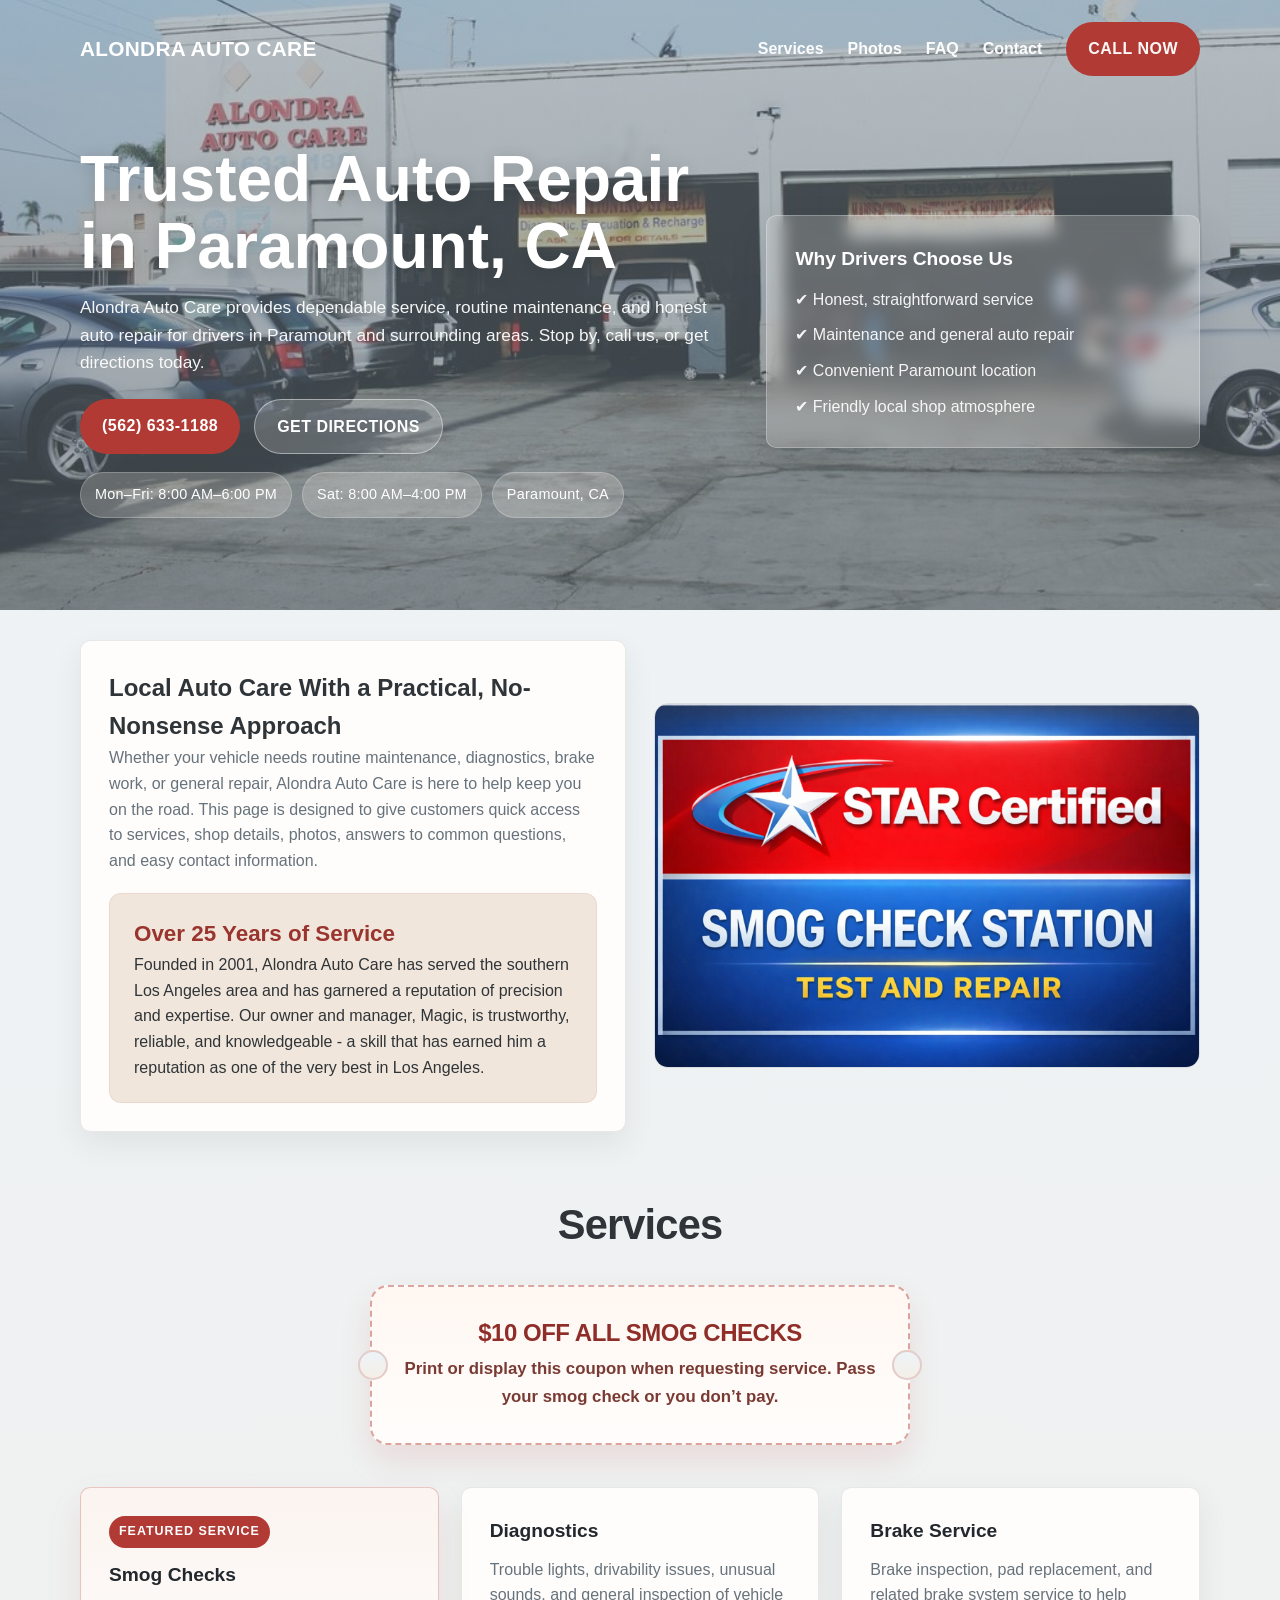
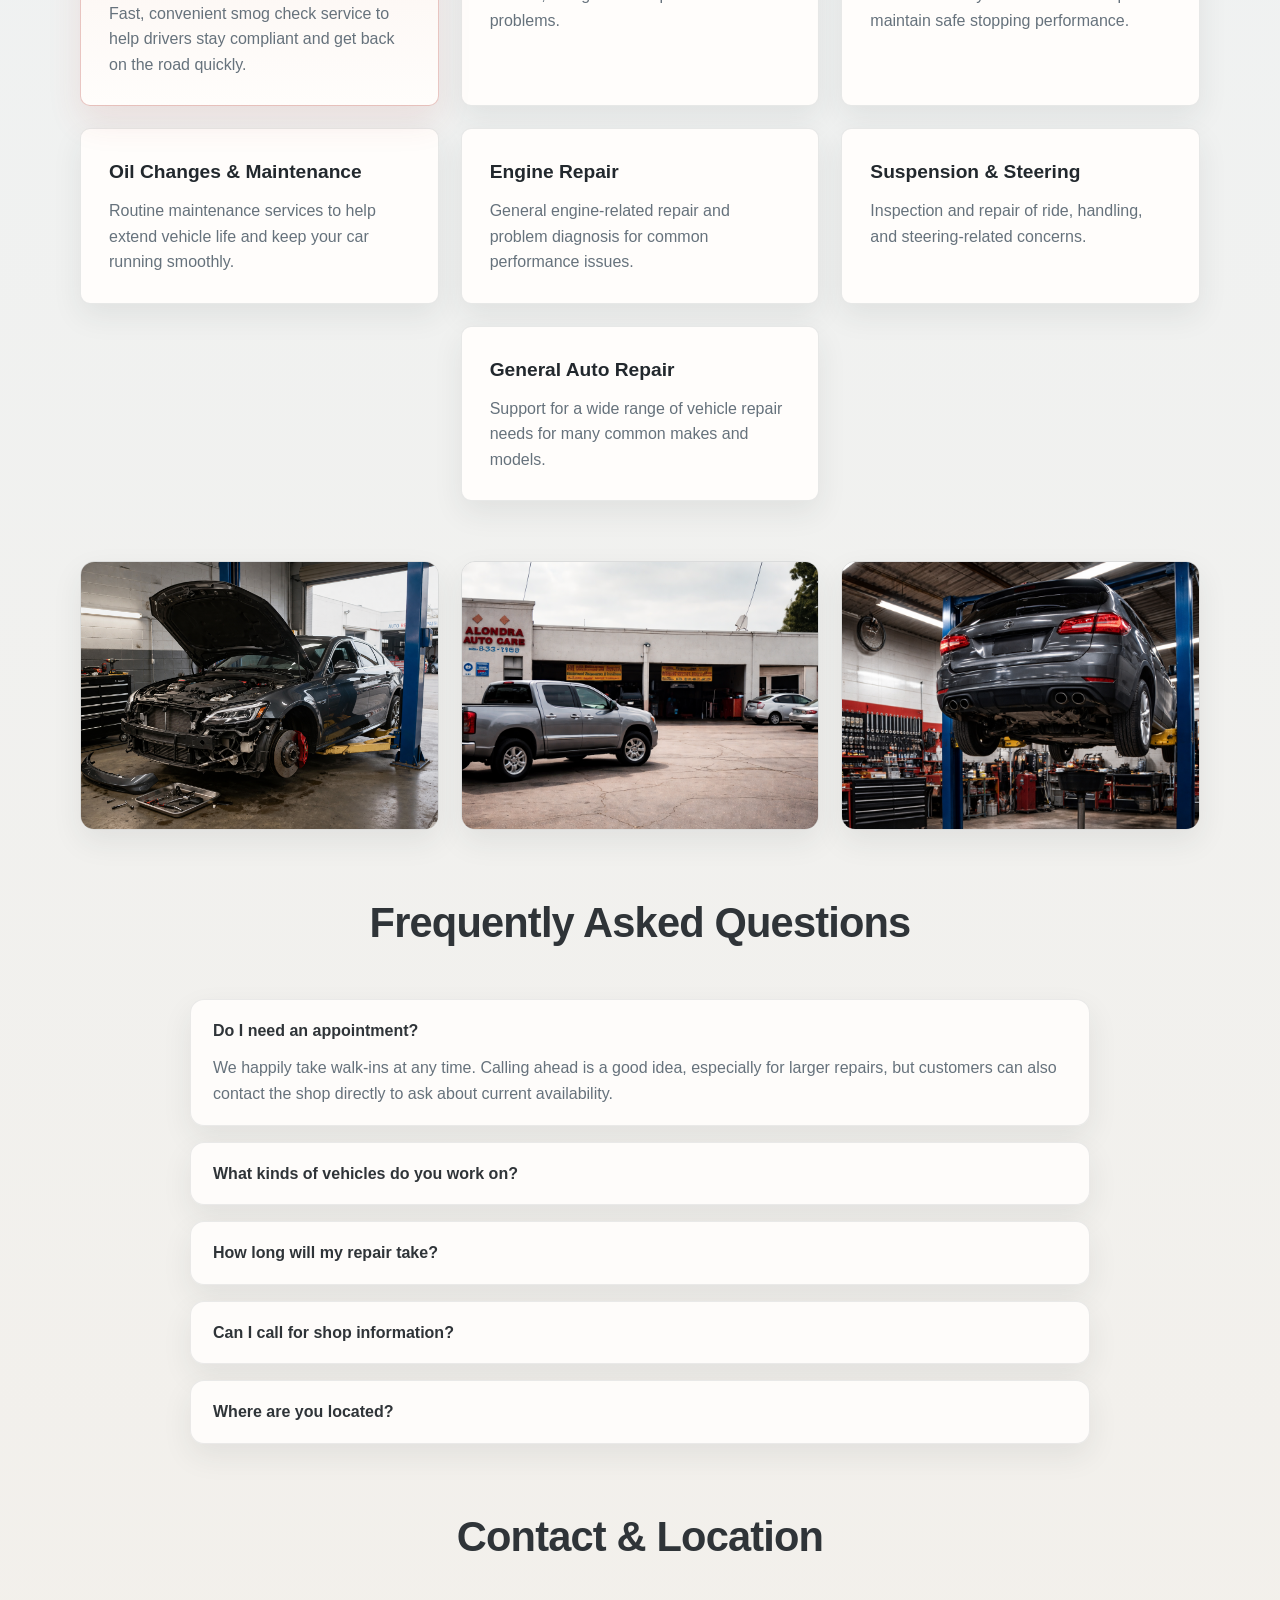
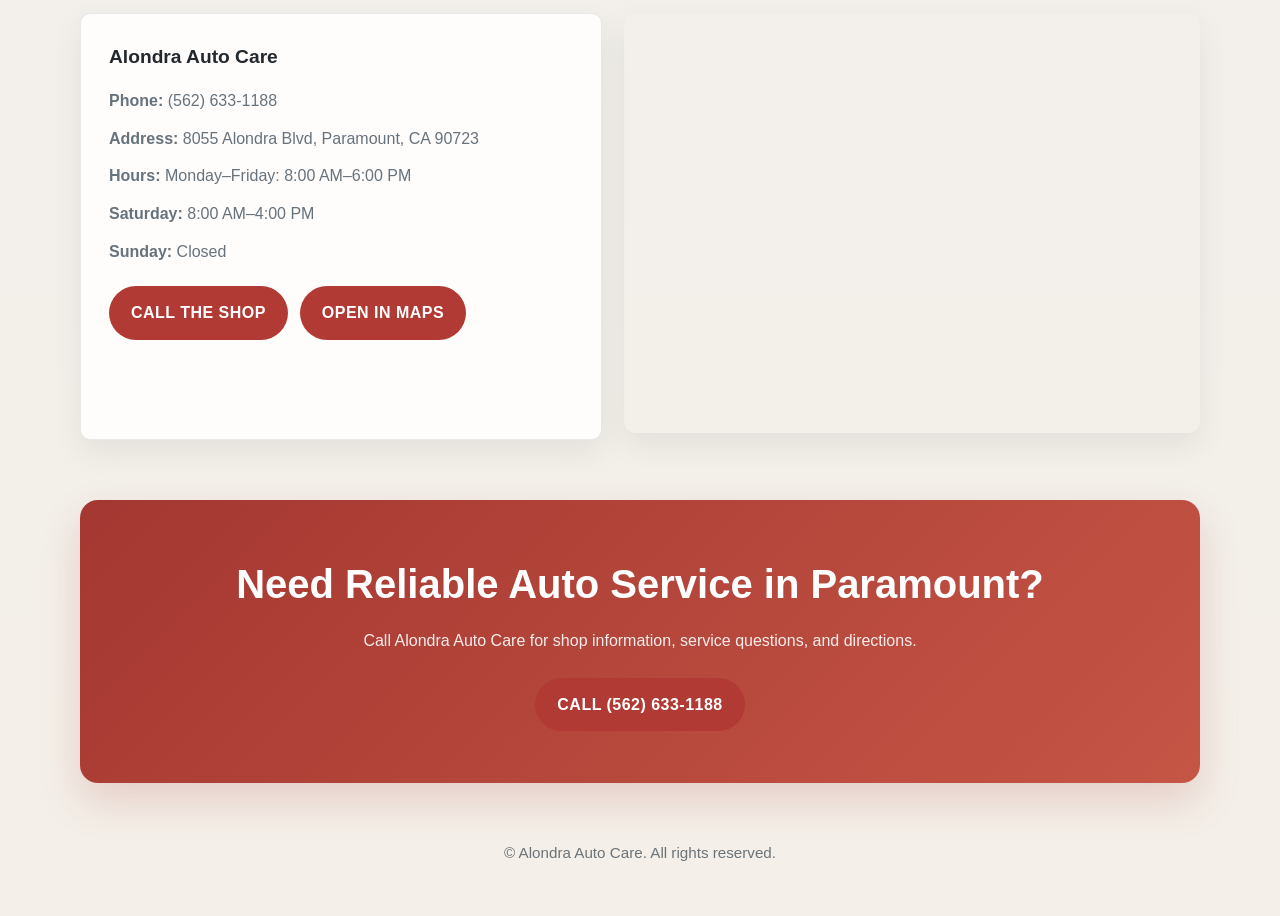
==== commit 83be83f4: "Revert "Replace site with under construction page" This reverts commit ae2a83e.  Co-Authored-By: Cla" ====
--- a/index.html
+++ b/index.html
@@ -3,30 +3,829 @@
 <head>
   <meta charset="UTF-8" />
   <meta name="viewport" content="width=device-width, initial-scale=1.0" />
-  <title>Website Under Construction</title>
+  <title>Alondra Auto Care | Paramount Auto Repair</title>
+  <meta
+    name="description"
+    content="Alondra Auto Care in Paramount, CA offers auto repair, diagnostics, brakes, oil changes, and general maintenance. Call or visit for reliable service."
+  />
+  <meta name="robots" content="index, follow" />
   <style>
+    :root {
+      --bg: #dfe8ee;
+      --bg-soft: #eef3f6;
+      --card: #fffdfb;
+      --text: #2f3438;
+      --muted: #66727c;
+      --accent: #b13a34;
+      --accent-dark: #8f2e29;
+      --light: #f7f3ee;
+      --border: #d6d9dc;
+      --max: 1120px;
+      --shadow: 0 12px 30px rgba(39, 47, 54, 0.08);
+      --radius: 10px;
+    }
+
+    * {
+      box-sizing: border-box;
+      margin: 0;
+      padding: 0;
+    }
+
+    html {
+      scroll-behavior: smooth;
+    }
+
     body {
-      margin: 0;
-      min-height: 100vh;
+      font-family: Arial, Helvetica, sans-serif;
+      color: var(--text);
+      background: linear-gradient(180deg, #edf3f7 0%, #f4efe8 100%);
+      line-height: 1.6;
+    }
+
+    a {
+      color: inherit;
+      text-decoration: none;
+    }
+
+    img {
+      max-width: 100%;
+      display: block;
+      border-radius: 14px;
+    }
+
+    .container {
+      width: min(92%, var(--max));
+      margin: 0 auto;
+    }
+
+    .btn {
+      display: inline-block;
+      background: var(--accent);
+      color: white;
+      padding: 14px 22px;
+      border-radius: 999px;
+      font-weight: 700;
+      transition: 0.2s ease;
+      letter-spacing: 0.03em;
+      text-transform: uppercase;
+    }
+
+    .btn:hover {
+      background: var(--accent-dark);
+      transform: translateY(-1px);
+      box-shadow: 0 10px 20px rgba(177, 58, 52, 0.18);
+    }
+
+    .btn-outline {
+      background: rgba(255, 255, 255, 0.18);
+      color: white;
+      border: 1px solid rgba(255, 255, 255, 0.45);
+    }
+
+    .btn-outline:hover {
+      background: rgba(255, 255, 255, 0.28);
+    }
+
+    header {
+      background:
+        linear-gradient(rgba(120, 138, 152, 0.48), rgba(83, 95, 104, 0.58)),
+        url("background-photo.jpg") center/cover no-repeat;
+      color: white;
+    }
+
+    nav {
       display: flex;
+      justify-content: space-between;
       align-items: center;
+      padding: 22px 0;
+    }
+
+    .logo {
+      font-size: 1.3rem;
+      font-weight: 800;
+      letter-spacing: 0.3px;
+      text-transform: uppercase;
+    }
+
+    .nav-links {
+      display: flex;
+      gap: 24px;
+      align-items: center;
+      flex-wrap: wrap;
+    }
+
+    .nav-links a {
+      color: rgba(255, 255, 255, 0.96);
+      font-weight: 600;
+    }
+
+    .hero {
+      padding: 48px 0 92px;
+      display: grid;
+      grid-template-columns: 1.2fr 0.8fr;
+      gap: 36px;
+      align-items: center;
+    }
+
+    .hero h1 {
+      font-size: clamp(2.2rem, 5vw, 4rem);
+      line-height: 1.05;
+      margin-bottom: 14px;
+      text-shadow: 0 2px 16px rgba(0, 0, 0, 0.16);
+    }
+
+    .hero p {
+      font-size: 1.08rem;
+      color: rgba(255, 255, 255, 0.94);
+      max-width: 700px;
+      margin-bottom: 22px;
+    }
+
+    .hero-actions {
+      display: flex;
+      gap: 14px;
+      flex-wrap: wrap;
+      margin-bottom: 18px;
+    }
+
+    .hero-badges {
+      display: flex;
+      flex-wrap: wrap;
+      gap: 10px;
+    }
+
+    .badge {
+      background: rgba(250, 244, 236, 0.22);
+      color: white;
+      border: 1px solid rgba(255, 255, 255, 0.22);
+      padding: 10px 14px;
+      border-radius: 999px;
+      font-size: 0.9rem;
+      letter-spacing: 0.02em;
+    }
+
+    .hero-card {
+      background: rgba(252, 248, 243, 0.2);
+      backdrop-filter: blur(8px);
+      border: 1px solid rgba(255, 255, 255, 0.26);
+      border-radius: var(--radius);
+      padding: 28px;
+      box-shadow: 0 16px 38px rgba(34, 42, 48, 0.14);
+    }
+
+    .hero-card h3 {
+      margin-bottom: 12px;
+      font-size: 1.2rem;
+    }
+
+    .hero-card ul {
+      list-style: none;
+      display: grid;
+      gap: 10px;
+      color: rgba(255, 255, 255, 0.92);
+    }
+
+    section {
+      padding: 30px 0;
+    }
+
+    .section-title {
+      text-align: center;
+      margin-bottom: 42px;
+    }
+
+    .section-title h2 {
+      font-size: clamp(1.8rem, 4vw, 2.6rem);
+      margin-bottom: 10px;
+      letter-spacing: -0.02em;
+    }
+
+    .section-title p {
+      color: var(--muted);
+      max-width: 700px;
+      margin: 0 auto;
+    }
+
+    .services-promo {
+      margin: 26px auto 0;
+      max-width: 540px;
+      background: linear-gradient(180deg, #fff7f2 0%, #fffdfb 100%);
+      border: 2px dashed rgba(177, 58, 52, 0.45);
+      border-radius: 18px;
+      padding: 32px 28px;
+      text-align: center;
+      color: #8f2e29;
+      box-shadow: 0 16px 32px rgba(177, 58, 52, 0.12);
+      font-weight: 700;
+      position: relative;
+    }
+
+    .services-promo::before,
+    .services-promo::after {
+      content: "";
+      position: absolute;
+      top: 50%;
+      width: 26px;
+      height: 26px;
+      background: linear-gradient(180deg, #edf3f7 0%, #f4efe8 100%);
+      border: 2px solid rgba(177, 58, 52, 0.2);
+      border-radius: 50%;
+      transform: translateY(-50%);
+    }
+
+    .services-promo::before {
+      left: -14px;
+    }
+
+    .services-promo::after {
+      right: -14px;
+    }
+
+    .services-promo strong {
+      display: block;
+      font-size: 1.5rem;
+      line-height: 1.2;
+      letter-spacing: -0.02em;
+      margin-bottom: 8px;
+      text-transform: uppercase;
+    }
+
+    .services-promo span {
+      display: block;
+      font-size: 1.05rem;
+      line-height: 1.65;
+      color: #7a3a33;
+      font-weight: 600;
+    }
+
+    .services-grid,
+    .photos-grid,
+    .contact-grid,
+    .reviews-grid {
+      display: grid;
+      gap: 22px;
+    }
+
+    .services-grid {
+      grid-template-columns: repeat(3, 1fr);
       justify-content: center;
-      font-family: Arial, Helvetica, sans-serif;
-      background: #ffffff;
-      color: #222222;
+    }
+
+    .services-grid .card:last-child:nth-child(7) {
+      grid-column: 2;
+    }
+
+    .card {
+      background: var(--card);
+      border-radius: var(--radius);
+      padding: 28px;
+      box-shadow: var(--shadow);
+      border: 1px solid rgba(124, 132, 138, 0.18);
+    }
+
+    .card h3 {
+      margin-bottom: 10px;
+      font-size: 1.2rem;
+      color: #22282d;
+    }
+
+    .card p {
+      color: var(--muted);
+    }
+
+    .yelp-rating-card {
       text-align: center;
+      display: flex;
+      flex-direction: column;
+      justify-content: center;
+      align-items: center;
+      height: 100%;
+    }
+
+    .yelp-rating-card p,
+    .yelp-rating-card a {
+      text-align: center;
+      width: 100%;
+    }
+
+    .stars {
+      font-size: 2rem;
+      letter-spacing: 0.15em;
+      color: #d32323;
+      margin-bottom: 10px;
+    }
+
+    .google-stars {
+      margin-top: 20px;
+    }
+
+    .service-highlight {
+      border: 1px solid rgba(177, 58, 52, 0.28);
+      background: linear-gradient(180deg, #fbf4f0 0%, #fffdfb 100%);
+      position: relative;
+      box-shadow: 0 16px 34px rgba(177, 58, 52, 0.1);
+    }
+
+    .service-badge {
+      display: inline-block;
+      margin-bottom: 12px;
+      padding: 6px 10px;
+      border-radius: 999px;
+      background: #b13a34;
+      color: #ffffff;
+      font-size: 0.78rem;
+      font-weight: 700;
+      letter-spacing: 0.08em;
+      text-transform: uppercase;
+    }
+
+    .about {
+      display: grid;
+      grid-template-columns: 1fr 1fr;
+      gap: 28px;
+      align-items: center;
+    }
+
+    .about .card {
+      height: 100%;
+    }
+
+    .stats {
+      display: grid;
+      grid-template-columns: 1fr;
+      gap: 16px;
+      margin-top: 20px;
+    }
+
+    .stat {
+      background: #f1e6db;
+      border: 1px solid rgba(177, 58, 52, 0.08);
+      border-radius: 12px;
       padding: 16px;
-    }
-
-    h1 {
-      font-size: clamp(2rem, 6vw, 3.5rem);
-      margin: 0;
+      text-align: center;
+    }
+
+    .stat strong {
+      display: block;
+      font-size: 1.4rem;
+      color: #9a342e;
+    }
+
+    .stat-wide {
+      text-align: left;
+      padding: 22px 24px;
+    }
+
+    .photos-grid {
+      grid-template-columns: repeat(3, 1fr);
+    }
+
+    .photos-grid img {
+      aspect-ratio: 4 / 3;
+      object-fit: cover;
+      box-shadow: var(--shadow);
+    }
+
+    .about img,
+    .photos-grid img {
+      border: 1px solid rgba(104, 113, 120, 0.16);
+    }
+
+    .faq-list {
+      max-width: 900px;
+      margin: 0 auto;
+      display: grid;
+      gap: 16px;
+    }
+
+    details {
+      background: rgba(255, 253, 251, 0.92);
+      border-radius: 14px;
+      padding: 18px 22px;
+      box-shadow: var(--shadow);
+      border: 1px solid rgba(124, 132, 138, 0.16);
+    }
+
+    summary {
+      font-weight: 700;
+      cursor: pointer;
+      list-style: none;
+    }
+
+    summary::-webkit-details-marker {
+      display: none;
+    }
+
+    details p {
+      color: var(--muted);
+      margin-top: 12px;
+    }
+
+    .contact-grid {
+      grid-template-columns: 0.95fr 1.05fr;
+      align-items: stretch;
+    }
+
+    .reviews-grid {
+      grid-template-columns: 1fr 1fr;
+      align-items: stretch;
+    }
+
+    .reviews-image img {
+      width: 100%;
+      height: 100%;
+      min-height: 280px;
+      object-fit: cover;
+      box-shadow: var(--shadow);
+      border: 1px solid rgba(104, 113, 120, 0.16);
+    }
+
+    .contact-card p,
+    .contact-card li {
+      color: var(--muted);
+    }
+
+    .contact-list {
+      list-style: none;
+      display: grid;
+      gap: 12px;
+      margin-top: 16px;
+    }
+
+    .map-wrap iframe {
+      width: 100%;
+      min-height: 420px;
+      border: 0;
+      border-radius: 12px;
+      box-shadow: var(--shadow);
+    }
+
+    .cta {
+      background: linear-gradient(135deg, #a43731, #c55545);
+      color: white;
+      text-align: center;
+      border-radius: 18px;
+      padding: 52px 28px;
+      box-shadow: 0 18px 40px rgba(164, 55, 49, 0.18);
+    }
+
+    .cta h2 {
+      font-size: clamp(1.8rem, 4vw, 2.5rem);
+      margin-bottom: 12px;
+    }
+
+    .cta p {
+      max-width: 720px;
+      margin: 0 auto 24px;
+      color: rgba(255, 255, 255, 0.9);
+    }
+
+    footer {
+      padding: 28px 0 50px;
+      text-align: center;
+      color: #6c7378;
+      font-size: 0.95rem;
+    }
+
+    @media (max-width: 900px) {
+      .hero,
+      .about,
+      .contact-grid,
+      .services-grid,
+      .photos-grid,
+      .reviews-grid {
+        grid-template-columns: 1fr;
+      }
+
+      .services-grid {
+        gap: 16px;
+      }
+
+      .services-grid .card,
+      .services-grid .card:last-child:nth-child(7) {
+        grid-column: auto;
+      }
+
+      .services-grid .card {
+        min-height: 0;
+        padding: 24px 20px;
+      }
+
+      .services-grid .card h3 {
+        margin-bottom: 8px;
+      }
+
+      .services-grid .card p {
+        line-height: 1.55;
+      }
+
+      .stats {
+        grid-template-columns: 1fr;
+      }
+
+      nav {
+        flex-direction: column;
+        gap: 14px;
+      }
+
+      .nav-links {
+        justify-content: center;
+      }
+
+      .hero {
+        padding-top: 42px;
+      }
     }
   </style>
 </head>
 <body>
+  <header>
+    <div class="container">
+      <nav>
+        <div class="logo">Alondra Auto Care</div>
+        <div class="nav-links">
+          <a href="#services">Services</a>
+          <a href="#photos">Photos</a>
+          <a href="#faq">FAQ</a>
+          <a href="#contact">Contact</a>
+          <a class="btn" href="tel:+15626331188">Call Now</a>
+        </div>
+      </nav>
+
+      <div class="hero">
+        <div>
+          <h1>Trusted Auto Repair in Paramount, CA</h1>
+          <p>
+            Alondra Auto Care provides dependable service, routine maintenance,
+            and honest auto repair for drivers in Paramount and surrounding
+            areas. Stop by, call us, or get directions today.
+          </p>
+
+          <div class="hero-actions">
+            <a class="btn" href="tel:+15626331188">(562) 633-1188</a>
+            <a
+              class="btn btn-outline"
+              href="https://www.google.com/maps/search/?api=1&query=8055+Alondra+Blvd,+Paramount,+CA+90723"
+              target="_blank"
+              rel="noopener"
+            >
+              Get Directions
+            </a>
+          </div>
+
+          <div class="hero-badges">
+            <div class="badge">Mon–Fri: 8:00 AM–6:00 PM</div>
+            <div class="badge">Sat: 8:00 AM–4:00 PM</div>
+            <div class="badge">Paramount, CA</div>
+          </div>
+        </div>
+
+        <div class="hero-card">
+          <h3>Why Drivers Choose Us</h3>
+          <ul>
+            <li>✔ Honest, straightforward service</li>
+            <li>✔ Maintenance and general auto repair</li>
+            <li>✔ Convenient Paramount location</li>
+            <li>✔ Friendly local shop atmosphere</li>
+          </ul>
+        </div>
+      </div>
+    </div>
+  </header>
+
   <main>
-    <h1>Website Under Construction</h1>
+    <section>
+      <div class="container">
+        <div class="about">
+          <div class="card">
+            <h2>Local Auto Care With a Practical, No-Nonsense Approach</h2>
+            <p>
+              Whether your vehicle needs routine maintenance, diagnostics, brake
+              work, or general repair, Alondra Auto Care is here to help keep
+              you on the road. This page is designed to give customers quick
+              access to services, shop details, photos, answers to common
+              questions, and easy contact information.
+            </p>
+
+            <div class="stats">
+              <div class="stat stat-wide">
+                <strong>Over 25 Years of Service</strong>
+                Founded in 2001, Alondra Auto Care has served the southern Los Angeles area and has garnered a reputation of precision and expertise.
+                Our owner and manager, Magic, is trustworthy, reliable, and knowledgeable - a skill that has earned him a reputation as one of the very best in Los Angeles.
+              </div>
+            </div>
+          </div>
+
+          <img
+            src="smog-cert.png"
+            alt="Technician working on a vehicle"
+          />
+        </div>
+      </div>
+    </section>
+
+
+    <section id="services">
+      <div class="container">
+        <div class="section-title">
+          <h2>Services</h2>
+          <div class="services-promo">
+            <strong>$10 OFF ALL SMOG CHECKS</strong>
+            <span>Print or display this coupon when requesting service. Pass your smog check or you don’t pay.</span>
+          </div>
+        </div>
+
+        <div class="services-grid">
+          <div class="card service-highlight">
+            <span class="service-badge">Featured Service</span>
+            <h3>Smog Checks</h3>
+            <p>
+              Fast, convenient smog check service to help drivers stay compliant and get back on the road quickly.
+            </p>
+          </div>
+          <div class="card">
+            <h3>Diagnostics</h3>
+            <p>
+              Trouble lights, drivability issues, unusual sounds, and general
+              inspection of vehicle problems.
+            </p>
+          </div>
+
+          <div class="card">
+            <h3>Brake Service</h3>
+            <p>
+              Brake inspection, pad replacement, and related brake system
+              service to help maintain safe stopping performance.
+            </p>
+          </div>
+
+          <div class="card">
+            <h3>Oil Changes & Maintenance</h3>
+            <p>
+              Routine maintenance services to help extend vehicle life and keep
+              your car running smoothly.
+            </p>
+          </div>
+
+          <div class="card">
+            <h3>Engine Repair</h3>
+            <p>
+              General engine-related repair and problem diagnosis for common
+              performance issues.
+            </p>
+          </div>
+
+          <div class="card">
+            <h3>Suspension & Steering</h3>
+            <p>
+              Inspection and repair of ride, handling, and steering-related
+              concerns.
+            </p>
+          </div>
+
+          <div class="card">
+            <h3>General Auto Repair</h3>
+            <p>
+              Support for a wide range of vehicle repair needs for many common
+              makes and models.
+            </p>
+          </div>
+        </div>
+      </div>
+    </section>
+
+    <section id="photos">
+      <div class="container">
+
+        <div class="photos-grid">
+          <img
+            src="photo-1.png"
+            alt="Alondra Auto Care shop photo 1"
+          />
+          <img
+            src="photo-2.png"
+            alt="Alondra Auto Care shop photo 2"
+          />
+          <img
+            src="photo-3.png"
+            alt="Alondra Auto Care shop photo 3"
+          />
+        </div>
+      </div>
+    </section>
+
+    <section id="faq">
+      <div class="container">
+        <div class="section-title">
+          <h2>Frequently Asked Questions</h2>
+        </div>
+
+        <div class="faq-list">
+          <details open>
+            <summary>Do I need an appointment?</summary>
+            <p>
+              We happily take walk-ins at any time. Calling ahead is a good idea, especially for larger repairs, but
+              customers can also contact the shop directly to ask about current
+              availability.
+            </p>
+          </details>
+
+          <details>
+            <summary>What kinds of vehicles do you work on?</summary>
+            <p>
+              We are capable of doing repairs on almost every vehicle on the market.
+              Call to confirm support for your specific make, model, and issue.
+            </p>
+          </details>
+
+          <details>
+            <summary>How long will my repair take?</summary>
+            <p>
+              Timing depends on the problem, needed parts, and workload. Small
+              maintenance jobs may take a few hours, while larger repairs can take
+              a few days to weeks.
+            </p>
+          </details>
+
+          <details>
+            <summary>Can I call for shop information?</summary>
+            <p>
+              Yes. For service questions, hours, location details, or general
+              inquiries, call <a href="tel:+15626331188">(562) 633-1188</a>.
+            </p>
+          </details>
+
+          <details>
+            <summary>Where are you located?</summary>
+            <p>
+              8055 Alondra Blvd, Paramount, CA 90723.
+            </p>
+          </details>
+        </div>
+      </div>
+    </section>
+
+    <section id="contact">
+      <div class="container">
+        <div class="section-title">
+          <h2>Contact & Location</h2>
+        </div>
+
+        <div class="contact-grid">
+          <div class="card contact-card">
+            <h3>Alondra Auto Care</h3>
+            <ul class="contact-list">
+              <li><strong>Phone:</strong> <a href="tel:+15626331188">(562) 633-1188</a></li>
+              <li><strong>Address:</strong> 8055 Alondra Blvd, Paramount, CA 90723</li>
+              <li><strong>Hours:</strong> Monday–Friday: 8:00 AM–6:00 PM</li>
+              <li><strong>Saturday:</strong> 8:00 AM–4:00 PM</li>
+              <li><strong>Sunday:</strong> Closed</li>
+            </ul>
+
+            <div style="margin-top: 22px; display: flex; gap: 12px; flex-wrap: wrap;">
+              <a class="btn" href="tel:+15626331188">Call the Shop</a>
+              <a
+                class="btn"
+                href="https://www.google.com/maps/search/?api=1&query=8055+Alondra+Blvd,+Paramount,+CA+90723"
+                target="_blank"
+                rel="noopener"
+              >
+                Open in Maps
+              </a>
+            </div>
+          </div>
+
+          <div class="map-wrap">
+            <iframe
+              title="Google Map of Alondra Auto Care"
+              loading="lazy"
+              allowfullscreen
+              referrerpolicy="no-referrer-when-downgrade"
+              src="https://www.google.com/maps?q=8055+Alondra+Blvd,+Paramount,+CA+90723&output=embed">
+            </iframe>
+          </div>
+        </div>
+      </div>
+    </section>
+
+    <section>
+      <div class="container">
+        <div class="cta">
+          <h2>Need Reliable Auto Service in Paramount?</h2>
+          <p>
+            Call Alondra Auto Care for shop information, service questions, and
+            directions.
+          </p>
+          <a class="btn" href="tel:+15626331188">Call (562) 633-1188</a>
+        </div>
+      </div>
+    </section>
   </main>
+
+  <footer>
+    <div class="container">
+      <p>© Alondra Auto Care. All rights reserved.</p>
+    </div>
+  </footer>
 </body>
-</html>
+</html>
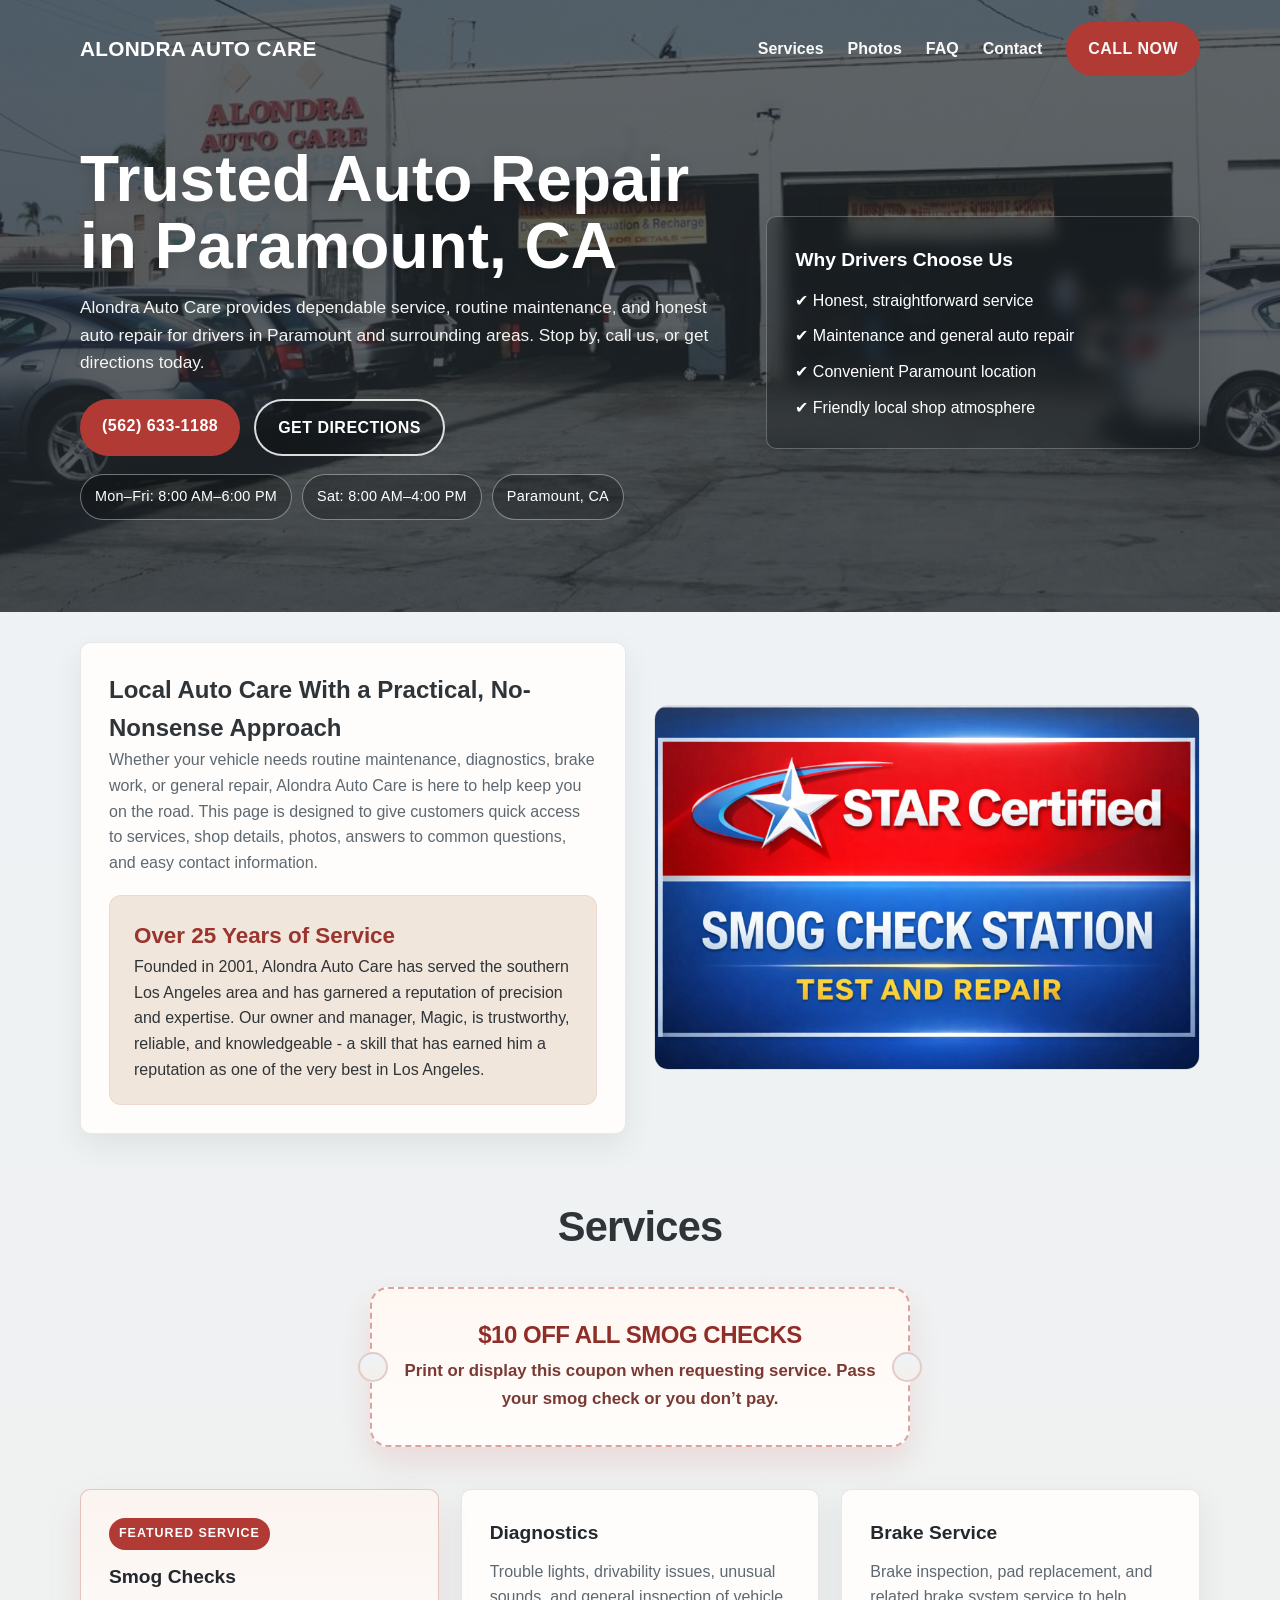
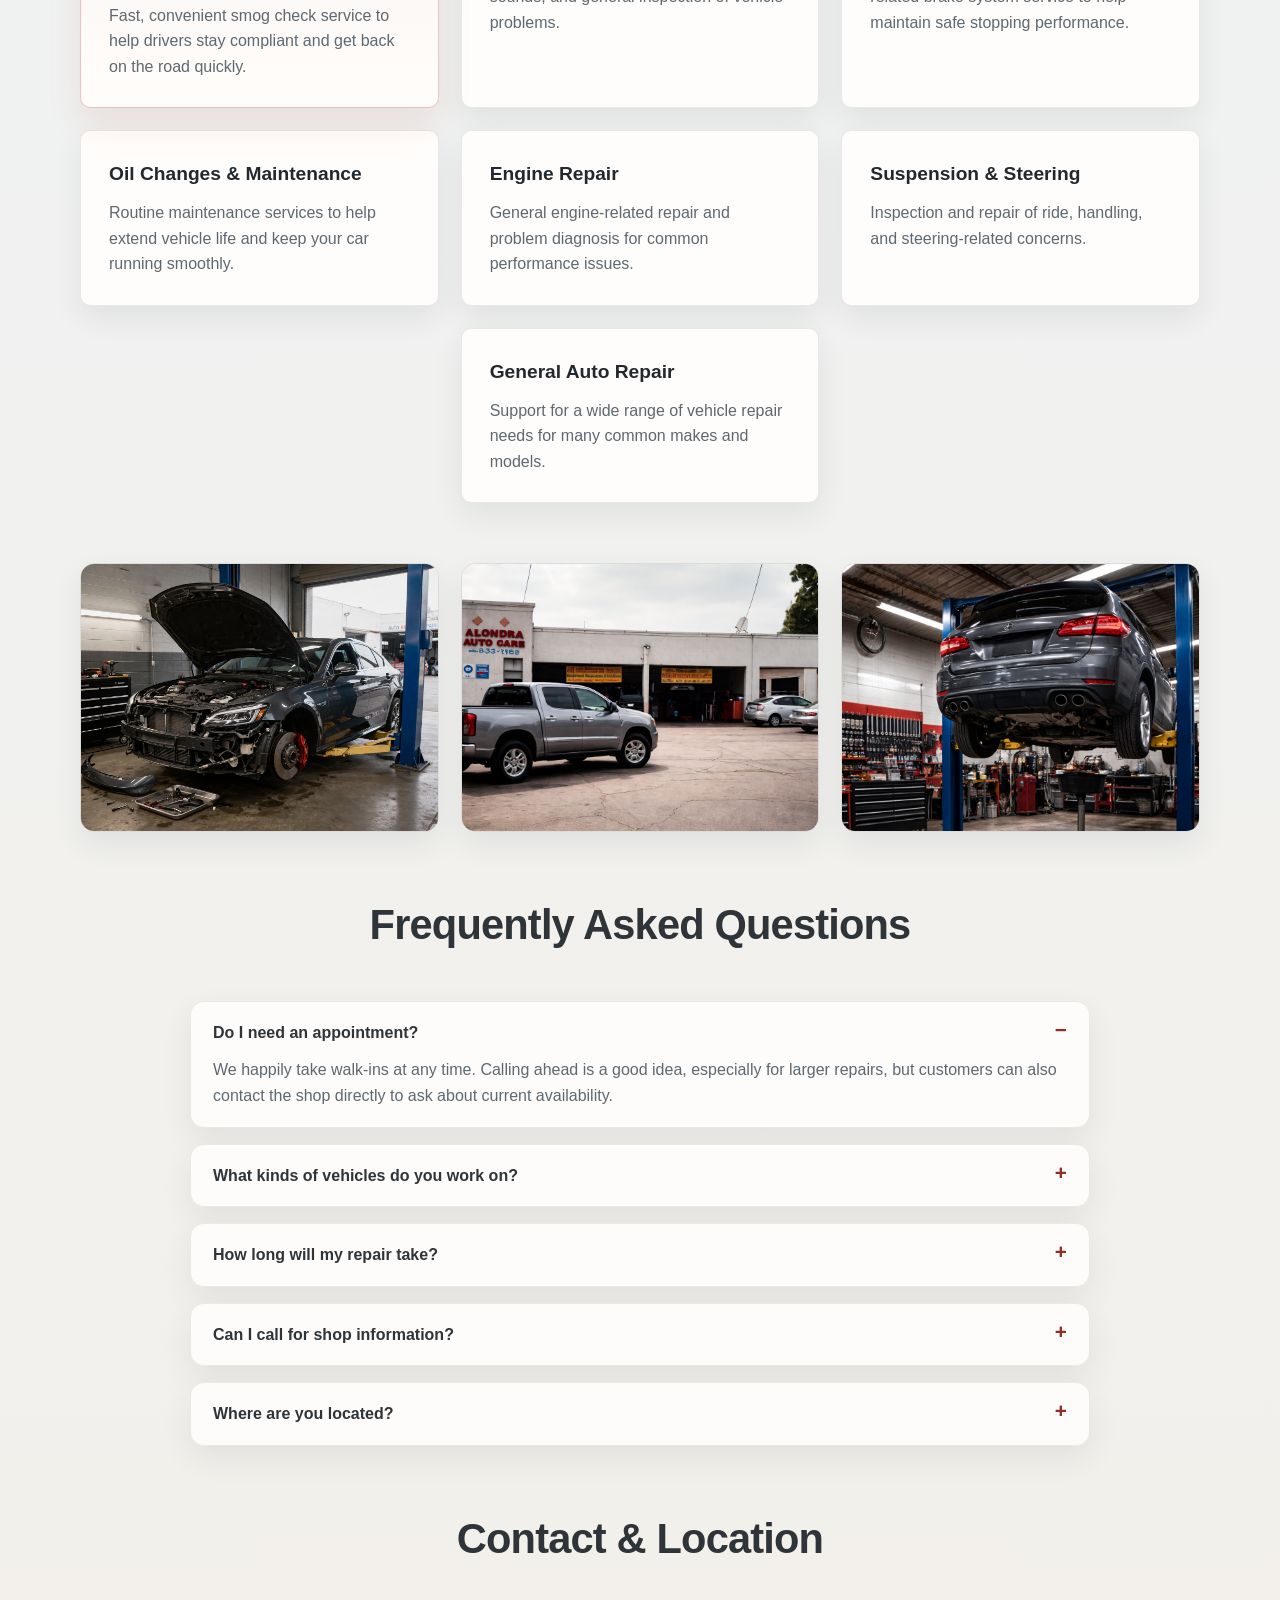
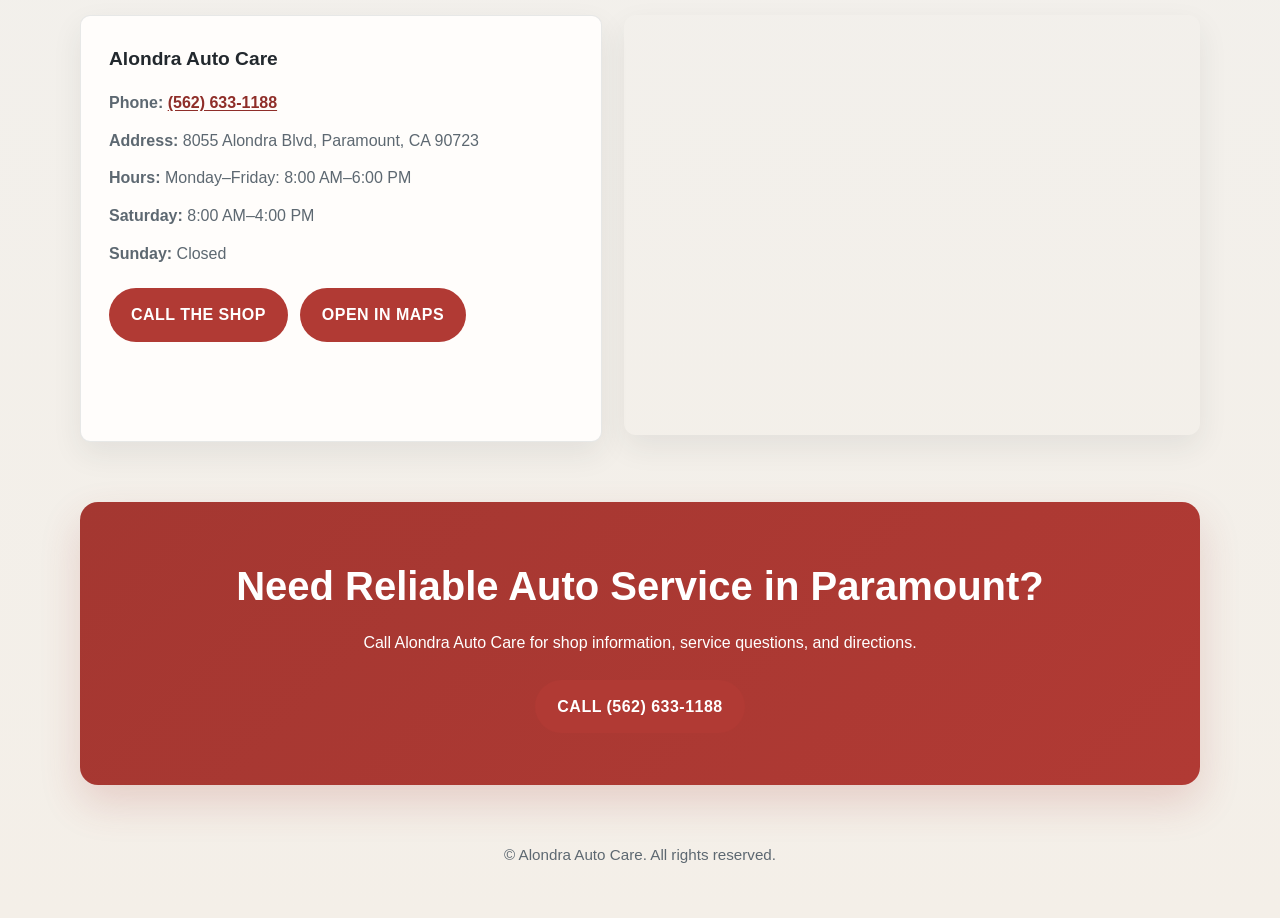
==== commit 12f36829: "Make site WCAG 2.2 AA accessible - Descriptive alt text; hide decorative checkmarks from screen read" ====
--- a/index.html
+++ b/index.html
@@ -15,7 +15,7 @@
       --bg-soft: #eef3f6;
       --card: #fffdfb;
       --text: #2f3438;
-      --muted: #66727c;
+      --muted: #5d6871;
       --accent: #b13a34;
       --accent-dark: #8f2e29;
       --light: #f7f3ee;
@@ -45,6 +45,65 @@
     a {
       color: inherit;
       text-decoration: none;
+    }
+
+    /* Links inside running text must be distinguishable without color (WCAG 1.4.1) */
+    .faq-list a,
+    .contact-list a {
+      color: var(--accent-dark);
+      text-decoration: underline;
+      text-underline-offset: 2px;
+      font-weight: 700;
+    }
+
+    /* Visible keyboard focus on every interactive element (WCAG 2.4.7) */
+    a:focus-visible,
+    summary:focus-visible,
+    iframe:focus-visible {
+      outline: 3px solid #1a5fb4;
+      outline-offset: 3px;
+      box-shadow: 0 0 0 6px #ffffff;
+      border-radius: 4px;
+    }
+
+    header a:focus-visible,
+    .cta a:focus-visible {
+      outline-color: #ffffff;
+      box-shadow: 0 0 0 6px #1d2329;
+    }
+
+    .sr-only {
+      position: absolute;
+      width: 1px;
+      height: 1px;
+      padding: 0;
+      margin: -1px;
+      overflow: hidden;
+      clip: rect(0, 0, 0, 0);
+      white-space: nowrap;
+      border: 0;
+    }
+
+    /* Skip link (WCAG 2.4.1): hidden until focused */
+    .skip-link {
+      position: absolute;
+      top: 12px;
+      left: 12px;
+      z-index: 100;
+      background: #1d2329;
+      color: #ffffff;
+      padding: 12px 18px;
+      border-radius: 8px;
+      font-weight: 700;
+      transform: translateY(-200%);
+    }
+
+    .skip-link:focus {
+      transform: translateY(0);
+    }
+
+    main:focus {
+      outline: none;
     }
 
     img {
@@ -77,18 +136,18 @@
     }
 
     .btn-outline {
-      background: rgba(255, 255, 255, 0.18);
+      background: rgba(0, 0, 0, 0.25);
       color: white;
-      border: 1px solid rgba(255, 255, 255, 0.45);
+      border: 2px solid rgba(255, 255, 255, 0.85);
     }
 
     .btn-outline:hover {
-      background: rgba(255, 255, 255, 0.28);
+      background: rgba(0, 0, 0, 0.4);
     }
 
     header {
       background:
-        linear-gradient(rgba(120, 138, 152, 0.48), rgba(83, 95, 104, 0.58)),
+        linear-gradient(rgba(28, 35, 41, 0.68), rgba(28, 35, 41, 0.74)),
         url("background-photo.jpg") center/cover no-repeat;
       color: white;
     }
@@ -108,6 +167,7 @@
     }
 
     .nav-links {
+      list-style: none;
       display: flex;
       gap: 24px;
       align-items: center;
@@ -149,15 +209,16 @@
     }
 
     .hero-badges {
+      list-style: none;
       display: flex;
       flex-wrap: wrap;
       gap: 10px;
     }
 
     .badge {
-      background: rgba(250, 244, 236, 0.22);
+      background: rgba(0, 0, 0, 0.25);
       color: white;
-      border: 1px solid rgba(255, 255, 255, 0.22);
+      border: 1px solid rgba(255, 255, 255, 0.4);
       padding: 10px 14px;
       border-radius: 999px;
       font-size: 0.9rem;
@@ -165,7 +226,7 @@
     }
 
     .hero-card {
-      background: rgba(252, 248, 243, 0.2);
+      background: rgba(20, 26, 31, 0.35);
       backdrop-filter: blur(8px);
       border: 1px solid rgba(255, 255, 255, 0.26);
       border-radius: var(--radius);
@@ -173,7 +234,7 @@
       box-shadow: 0 16px 38px rgba(34, 42, 48, 0.14);
     }
 
-    .hero-card h3 {
+    .hero-card h2 {
       margin-bottom: 12px;
       font-size: 1.2rem;
     }
@@ -182,7 +243,7 @@
       list-style: none;
       display: grid;
       gap: 10px;
-      color: rgba(255, 255, 255, 0.92);
+      color: #ffffff;
     }
 
     section {
@@ -410,6 +471,21 @@
       font-weight: 700;
       cursor: pointer;
       list-style: none;
+      display: flex;
+      justify-content: space-between;
+      gap: 16px;
+    }
+
+    /* Visual open/closed indicator (the native marker is hidden) */
+    summary::after {
+      content: "+";
+      color: var(--accent-dark);
+      font-size: 1.3rem;
+      line-height: 1;
+    }
+
+    details[open] summary::after {
+      content: "\2212";
     }
 
     summary::-webkit-details-marker {
@@ -461,7 +537,7 @@
     }
 
     .cta {
-      background: linear-gradient(135deg, #a43731, #c55545);
+      background: linear-gradient(135deg, #a43731, #b13a34);
       color: white;
       text-align: center;
       border-radius: 18px;
@@ -477,14 +553,33 @@
     .cta p {
       max-width: 720px;
       margin: 0 auto 24px;
-      color: rgba(255, 255, 255, 0.9);
+      color: #ffffff;
     }
 
     footer {
       padding: 28px 0 50px;
       text-align: center;
-      color: #6c7378;
+      color: var(--muted);
       font-size: 0.95rem;
+    }
+
+    .contact-actions {
+      margin-top: 22px;
+      display: flex;
+      gap: 12px;
+      flex-wrap: wrap;
+    }
+
+    @media (prefers-reduced-motion: reduce) {
+      html {
+        scroll-behavior: auto;
+      }
+
+      .btn,
+      .btn:hover {
+        transition: none;
+        transform: none;
+      }
     }
 
     @media (max-width: 900px) {
@@ -539,17 +634,19 @@
   </style>
 </head>
 <body>
+  <a class="skip-link" href="#main">Skip to main content</a>
+
   <header>
     <div class="container">
-      <nav>
+      <nav aria-label="Main">
         <div class="logo">Alondra Auto Care</div>
-        <div class="nav-links">
-          <a href="#services">Services</a>
-          <a href="#photos">Photos</a>
-          <a href="#faq">FAQ</a>
-          <a href="#contact">Contact</a>
-          <a class="btn" href="tel:+15626331188">Call Now</a>
-        </div>
+        <ul class="nav-links">
+          <li><a href="#services">Services</a></li>
+          <li><a href="#photos">Photos</a></li>
+          <li><a href="#faq">FAQ</a></li>
+          <li><a href="#contact">Contact</a></li>
+          <li><a class="btn" href="tel:+15626331188">Call Now</a></li>
+        </ul>
       </nav>
 
       <div class="hero">
@@ -569,31 +666,31 @@
               target="_blank"
               rel="noopener"
             >
-              Get Directions
+              Get Directions<span class="sr-only"> (opens in a new tab)</span>
             </a>
           </div>
 
-          <div class="hero-badges">
-            <div class="badge">Mon–Fri: 8:00 AM–6:00 PM</div>
-            <div class="badge">Sat: 8:00 AM–4:00 PM</div>
-            <div class="badge">Paramount, CA</div>
-          </div>
+          <ul class="hero-badges" aria-label="Hours and location">
+            <li class="badge">Mon–Fri: 8:00 AM–6:00 PM</li>
+            <li class="badge">Sat: 8:00 AM–4:00 PM</li>
+            <li class="badge">Paramount, CA</li>
+          </ul>
         </div>
 
         <div class="hero-card">
-          <h3>Why Drivers Choose Us</h3>
+          <h2>Why Drivers Choose Us</h2>
           <ul>
-            <li>✔ Honest, straightforward service</li>
-            <li>✔ Maintenance and general auto repair</li>
-            <li>✔ Convenient Paramount location</li>
-            <li>✔ Friendly local shop atmosphere</li>
+            <li><span aria-hidden="true">✔</span> Honest, straightforward service</li>
+            <li><span aria-hidden="true">✔</span> Maintenance and general auto repair</li>
+            <li><span aria-hidden="true">✔</span> Convenient Paramount location</li>
+            <li><span aria-hidden="true">✔</span> Friendly local shop atmosphere</li>
           </ul>
         </div>
       </div>
     </div>
   </header>
 
-  <main>
+  <main id="main" tabindex="-1">
     <section>
       <div class="container">
         <div class="about">
@@ -618,7 +715,7 @@
 
           <img
             src="smog-cert.png"
-            alt="Technician working on a vehicle"
+            alt="STAR Certified Smog Check Station, Test and Repair"
           />
         </div>
       </div>
@@ -694,21 +791,21 @@
       </div>
     </section>
 
-    <section id="photos">
+    <section id="photos" aria-labelledby="photos-heading">
       <div class="container">
-
+        <h2 id="photos-heading" class="sr-only">Shop Photos</h2>
         <div class="photos-grid">
           <img
             src="photo-1.png"
-            alt="Alondra Auto Care shop photo 1"
+            alt="A gray sedan with its hood open and front bumper removed for repair in a service bay"
           />
           <img
             src="photo-2.png"
-            alt="Alondra Auto Care shop photo 2"
+            alt="Front of the Alondra Auto Care shop on Alondra Blvd, with open service bays and a pickup truck in the lot"
           />
           <img
             src="photo-3.png"
-            alt="Alondra Auto Care shop photo 3"
+            alt="An SUV raised on a lift in a service bay, with tool chests along the wall"
           />
         </div>
       </div>
@@ -782,7 +879,7 @@
               <li><strong>Sunday:</strong> Closed</li>
             </ul>
 
-            <div style="margin-top: 22px; display: flex; gap: 12px; flex-wrap: wrap;">
+            <div class="contact-actions">
               <a class="btn" href="tel:+15626331188">Call the Shop</a>
               <a
                 class="btn"
@@ -790,7 +887,7 @@
                 target="_blank"
                 rel="noopener"
               >
-                Open in Maps
+                Open in Maps<span class="sr-only"> (opens in a new tab)</span>
               </a>
             </div>
           </div>
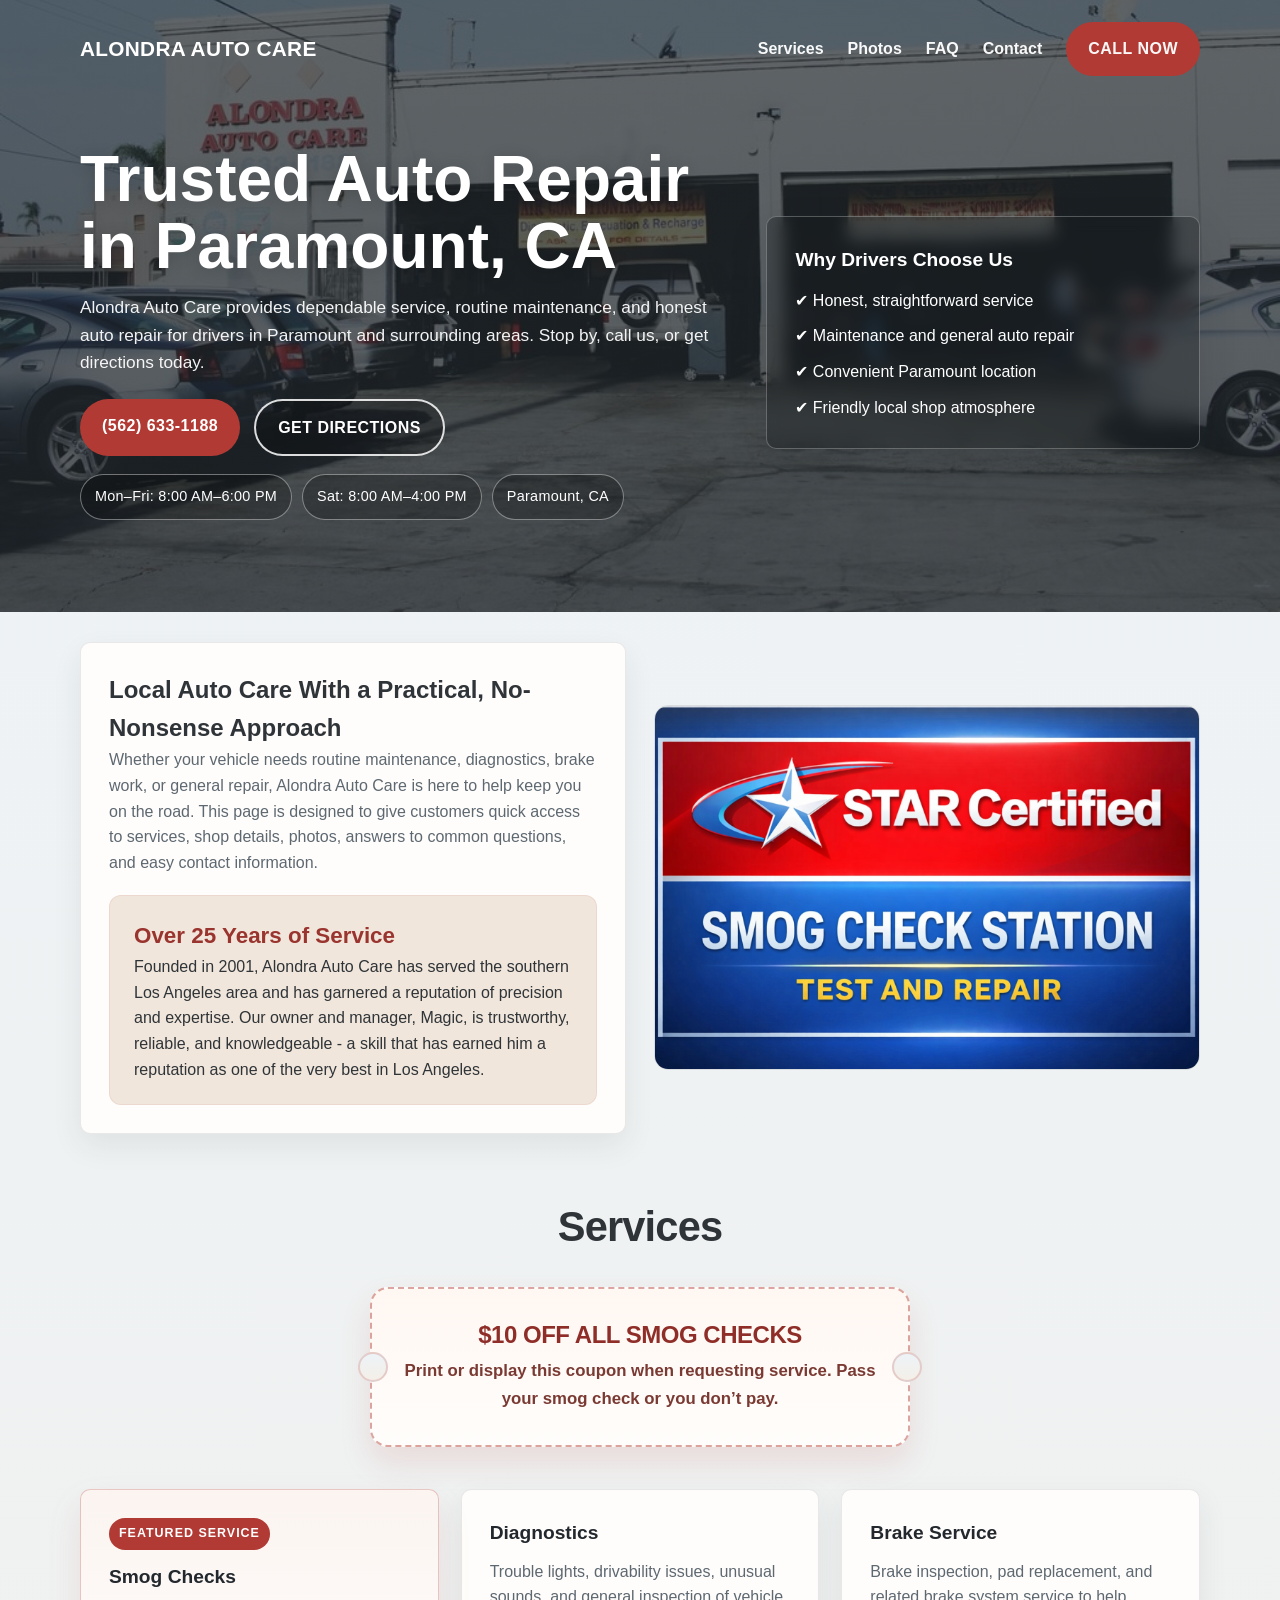
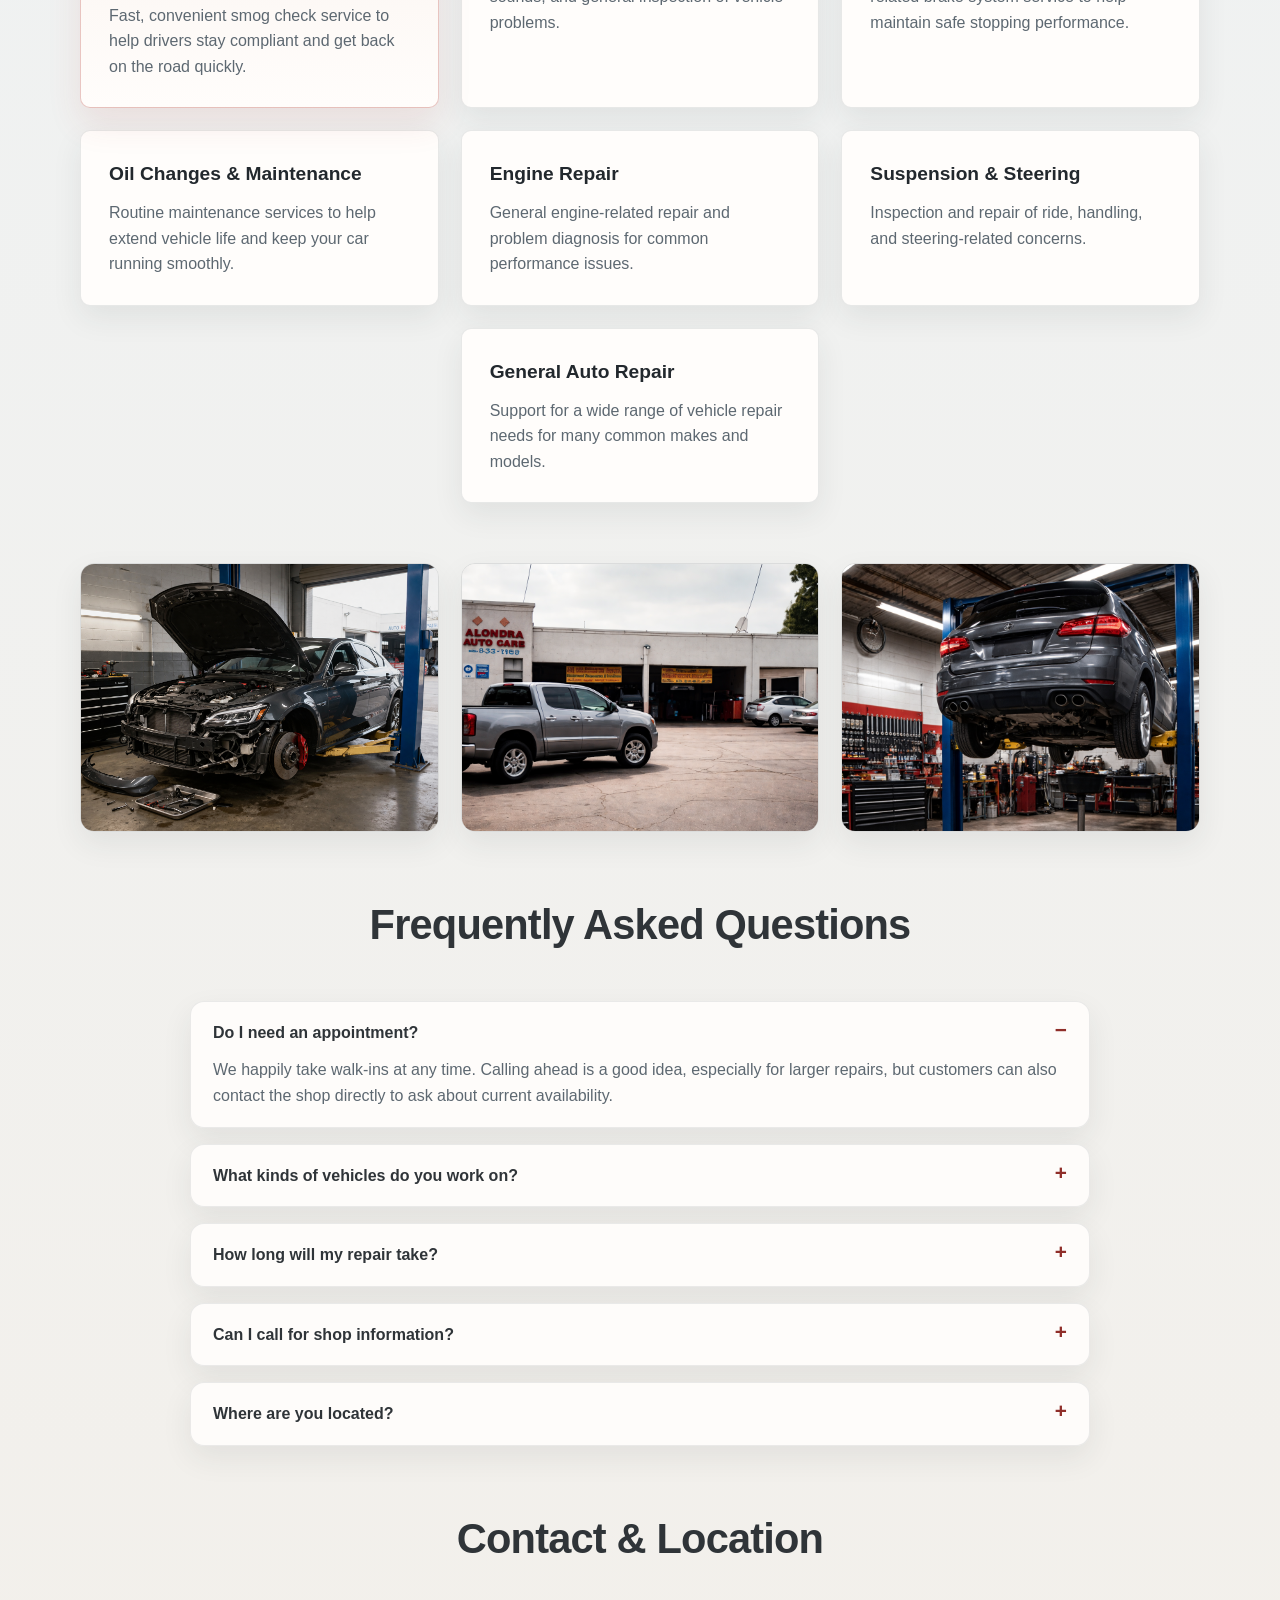
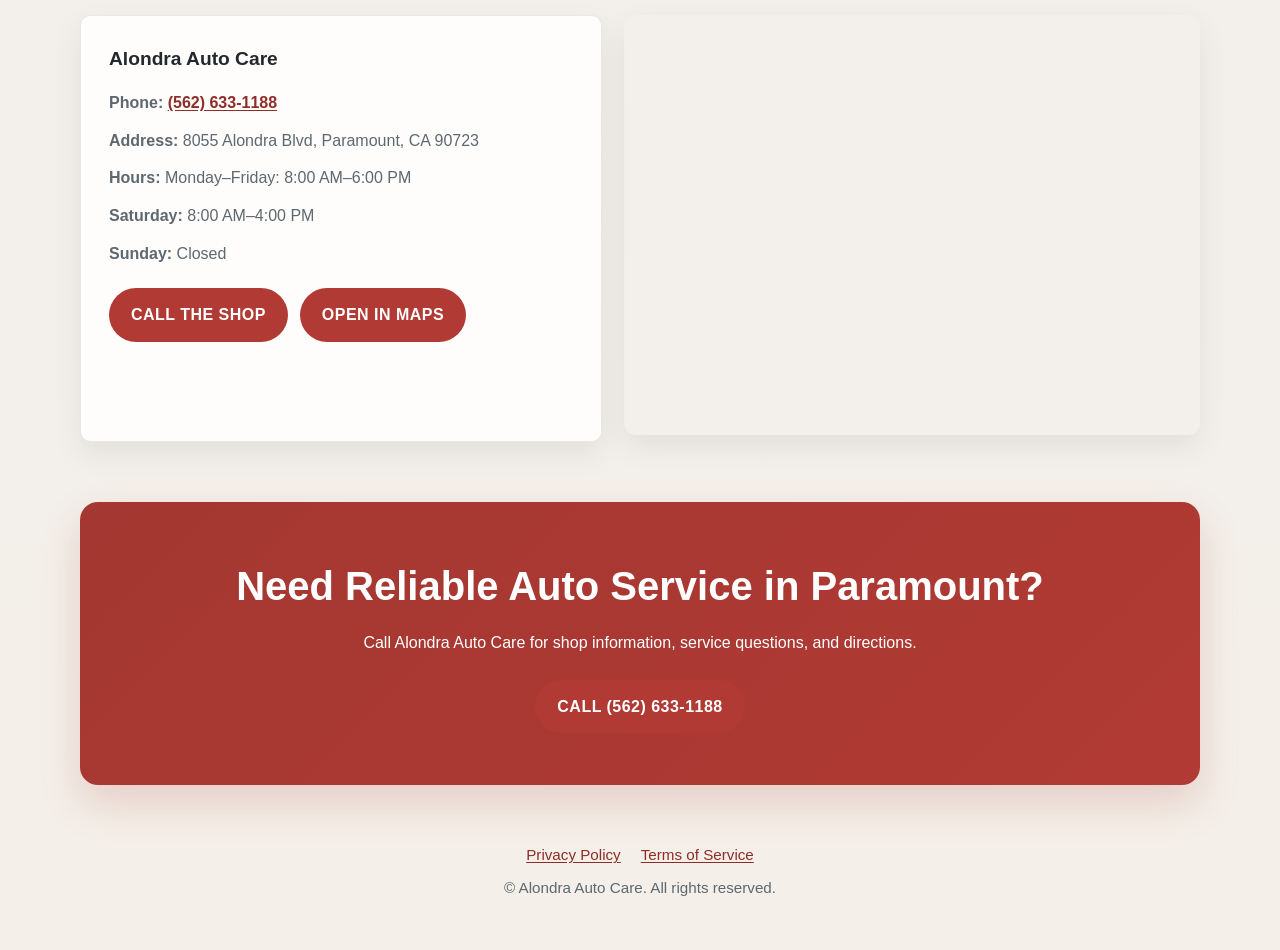
==== commit 06355b9d: "Add Privacy Policy and Terms of Service pages California-compliant (CalOPPA, CCPA/CPRA disclosures, " ====
--- a/index.html
+++ b/index.html
@@ -563,6 +563,21 @@
       font-size: 0.95rem;
     }
 
+    .footer-links {
+      list-style: none;
+      display: flex;
+      justify-content: center;
+      flex-wrap: wrap;
+      gap: 8px 20px;
+      margin-bottom: 8px;
+    }
+
+    .footer-links a {
+      color: var(--accent-dark);
+      text-decoration: underline;
+      text-underline-offset: 2px;
+    }
+
     .contact-actions {
       margin-top: 22px;
       display: flex;
@@ -921,6 +936,10 @@
 
   <footer>
     <div class="container">
+      <ul class="footer-links">
+        <li><a href="privacy.html">Privacy Policy</a></li>
+        <li><a href="terms.html">Terms of Service</a></li>
+      </ul>
       <p>© Alondra Auto Care. All rights reserved.</p>
     </div>
   </footer>
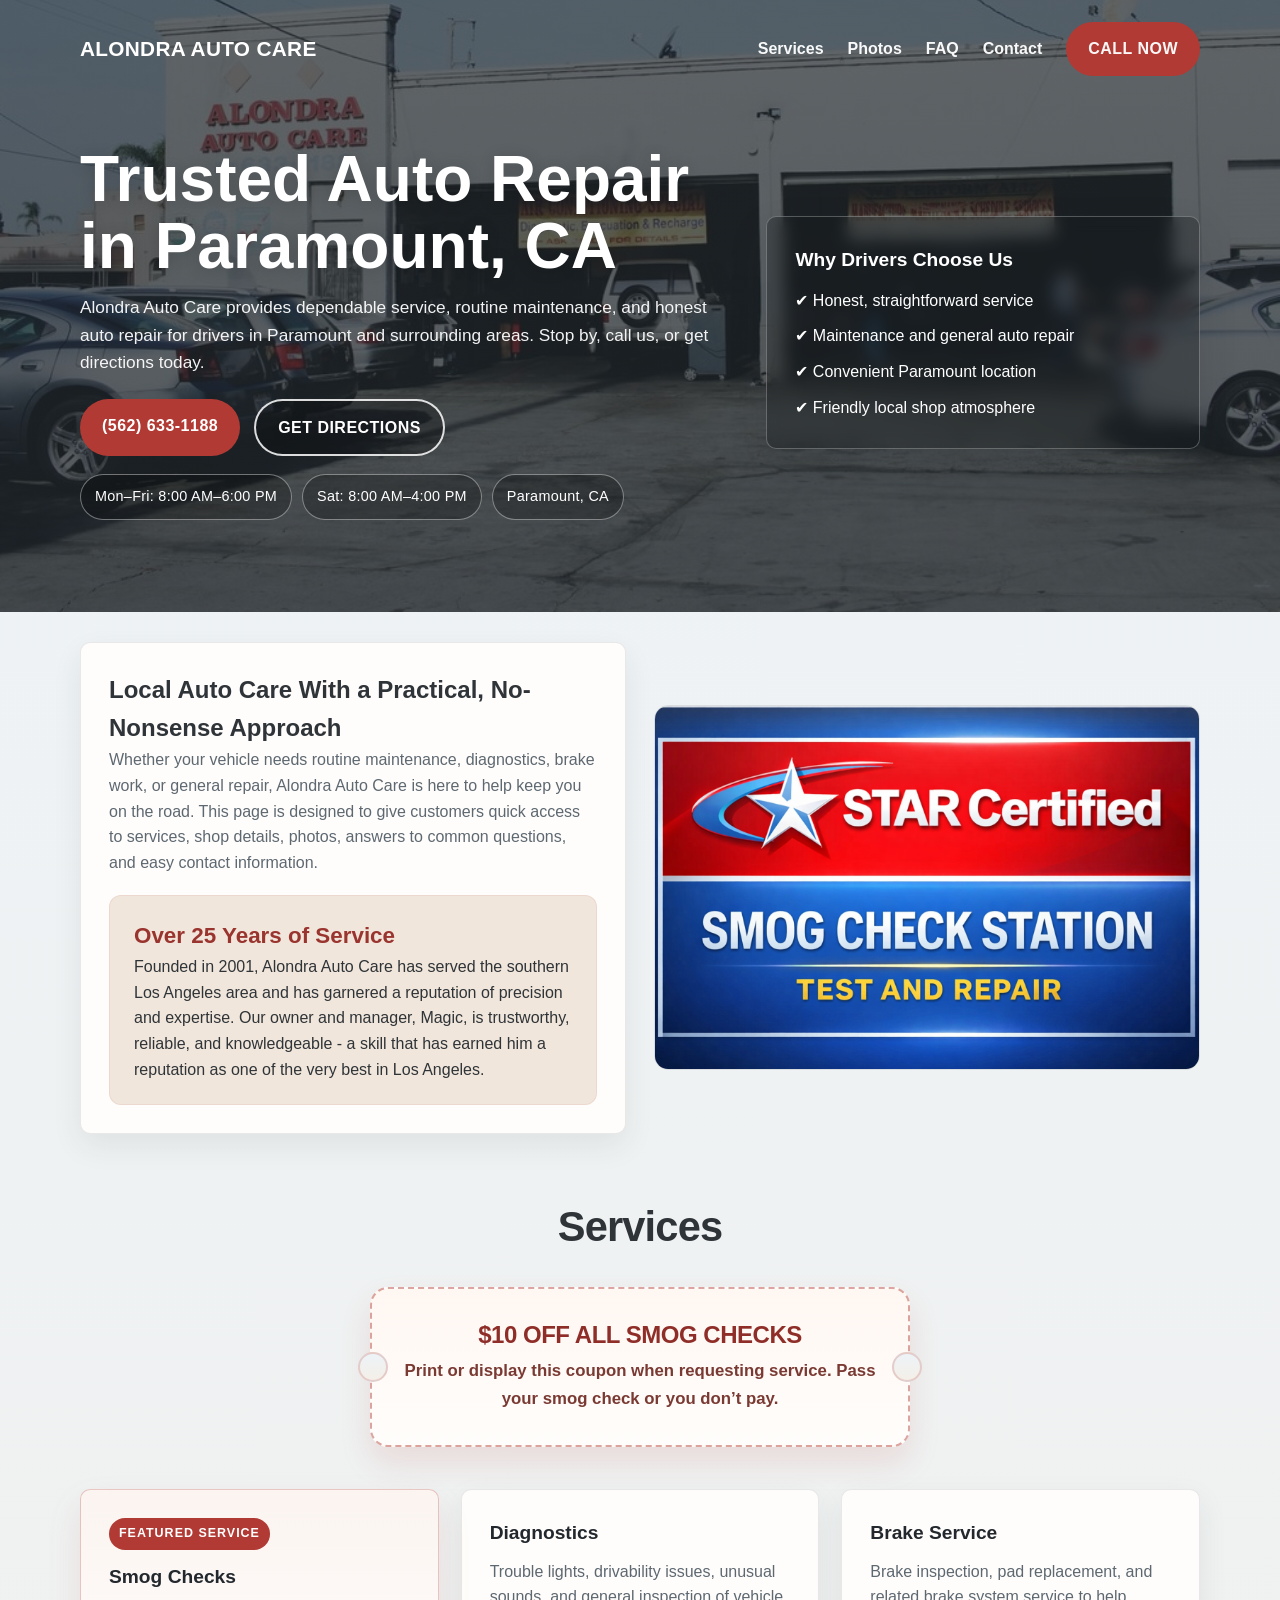
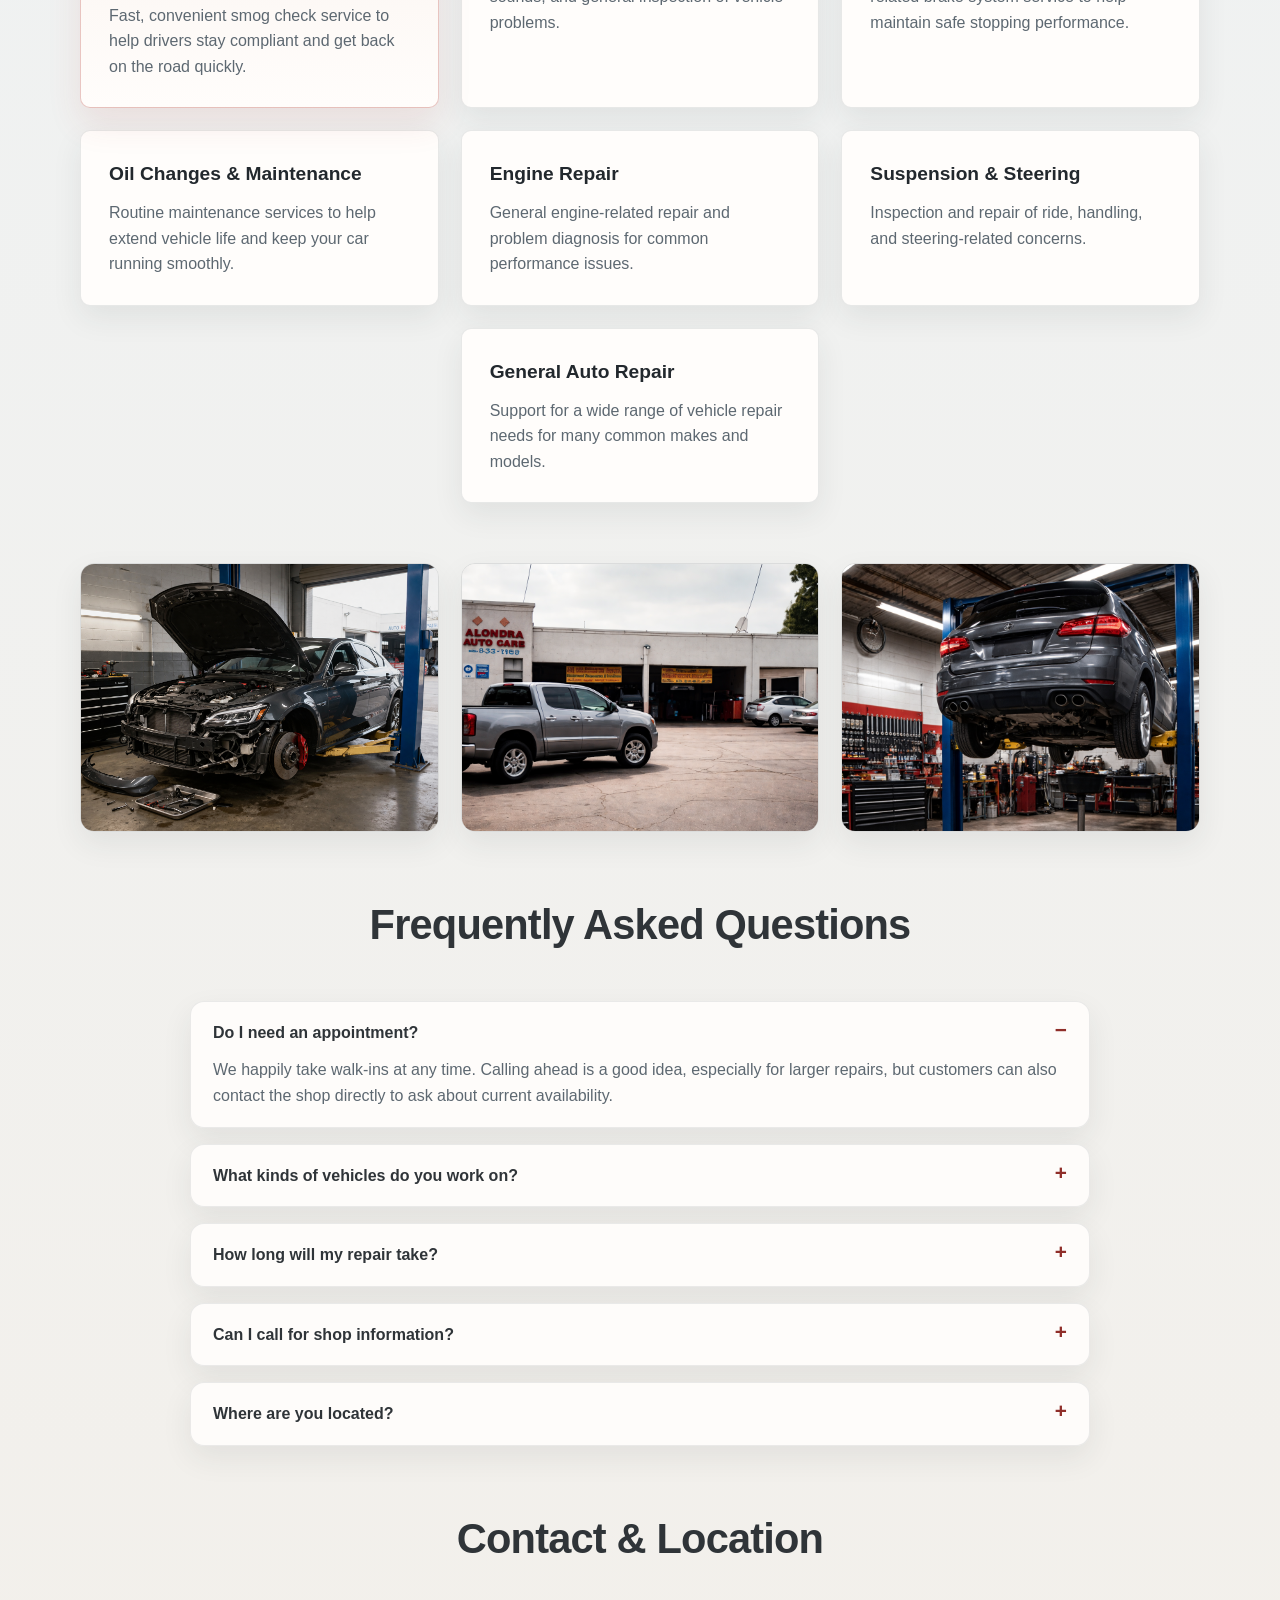
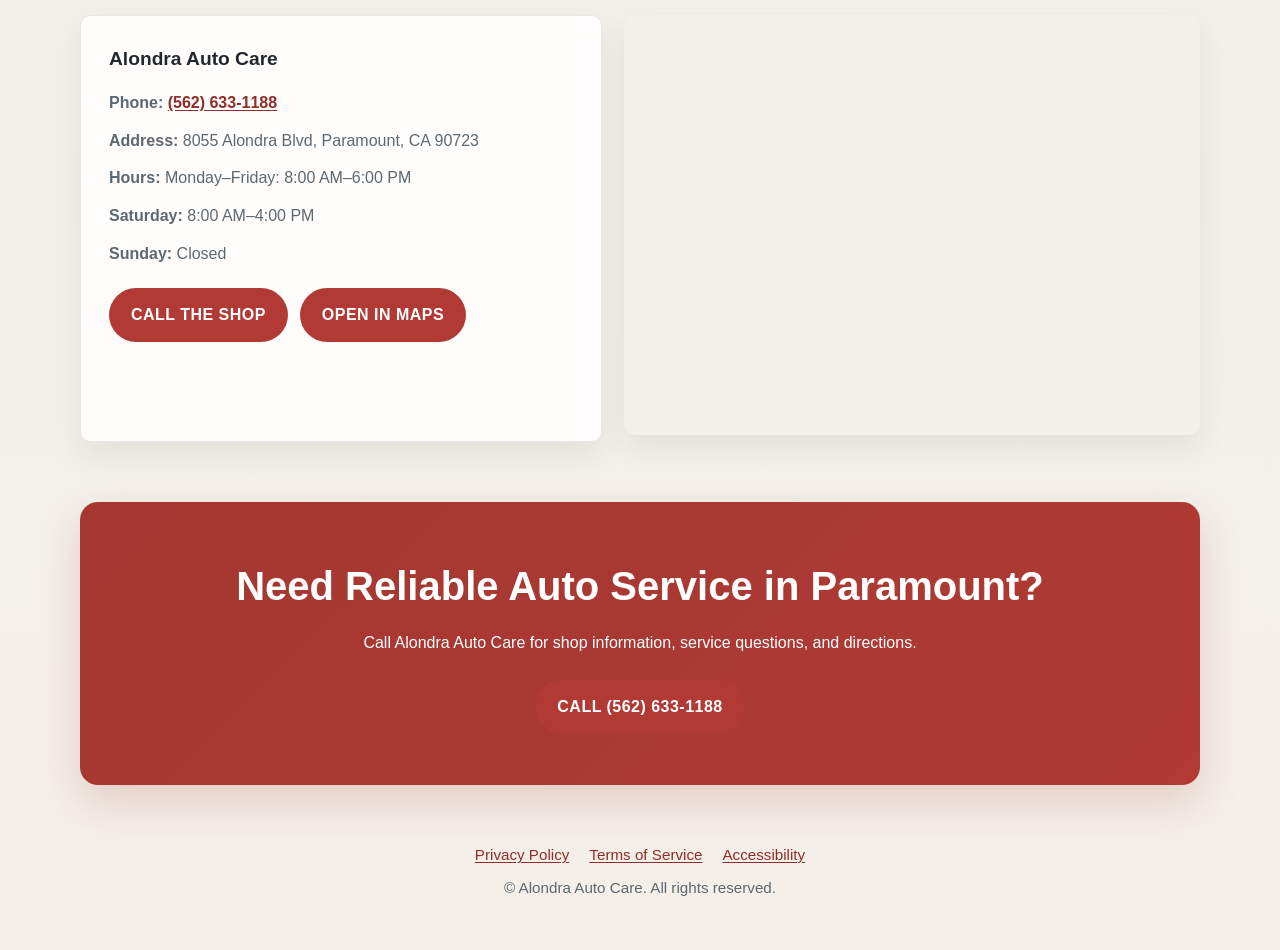
==== commit 821044e1: "Add Accessibility Statement page WCAG 2.2 AA conformance goal, measures taken, known limitations, an" ====
--- a/index.html
+++ b/index.html
@@ -939,6 +939,7 @@
       <ul class="footer-links">
         <li><a href="privacy.html">Privacy Policy</a></li>
         <li><a href="terms.html">Terms of Service</a></li>
+        <li><a href="accessibility.html">Accessibility</a></li>
       </ul>
       <p>© Alondra Auto Care. All rights reserved.</p>
     </div>
